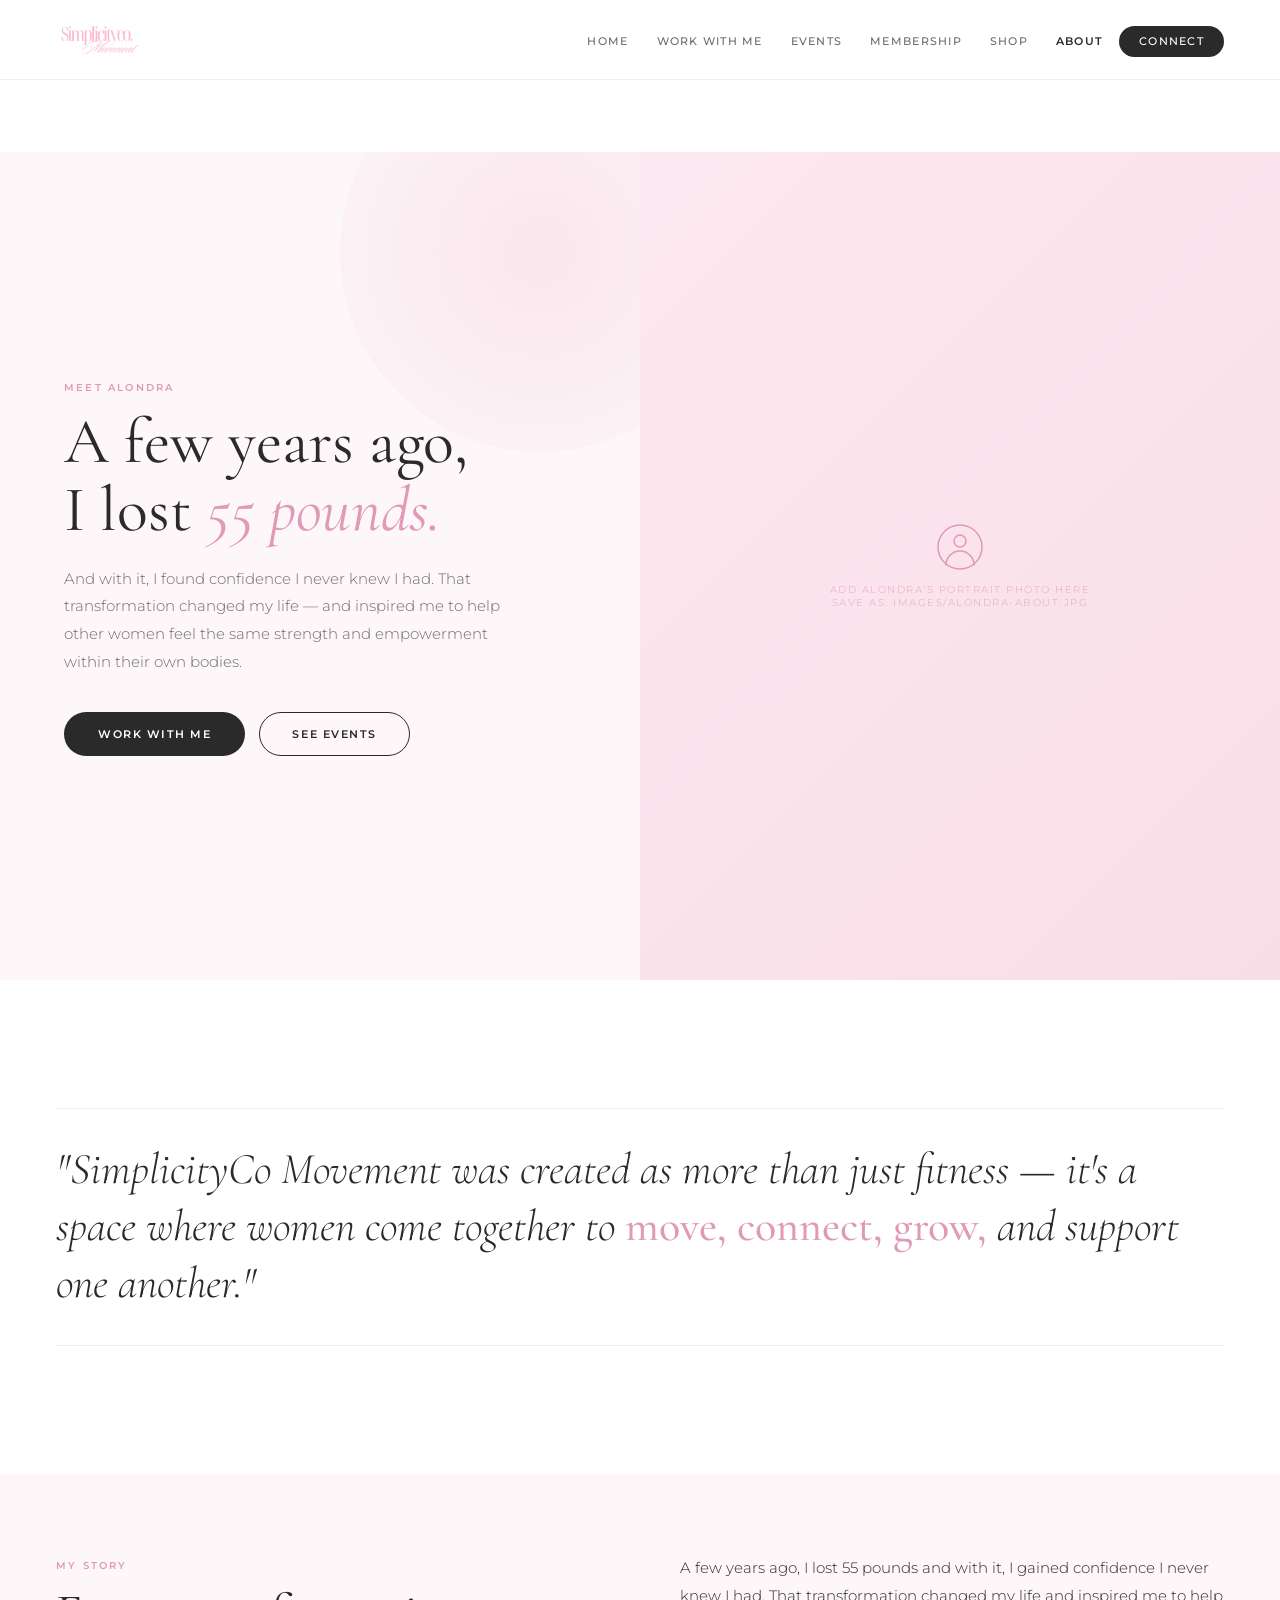
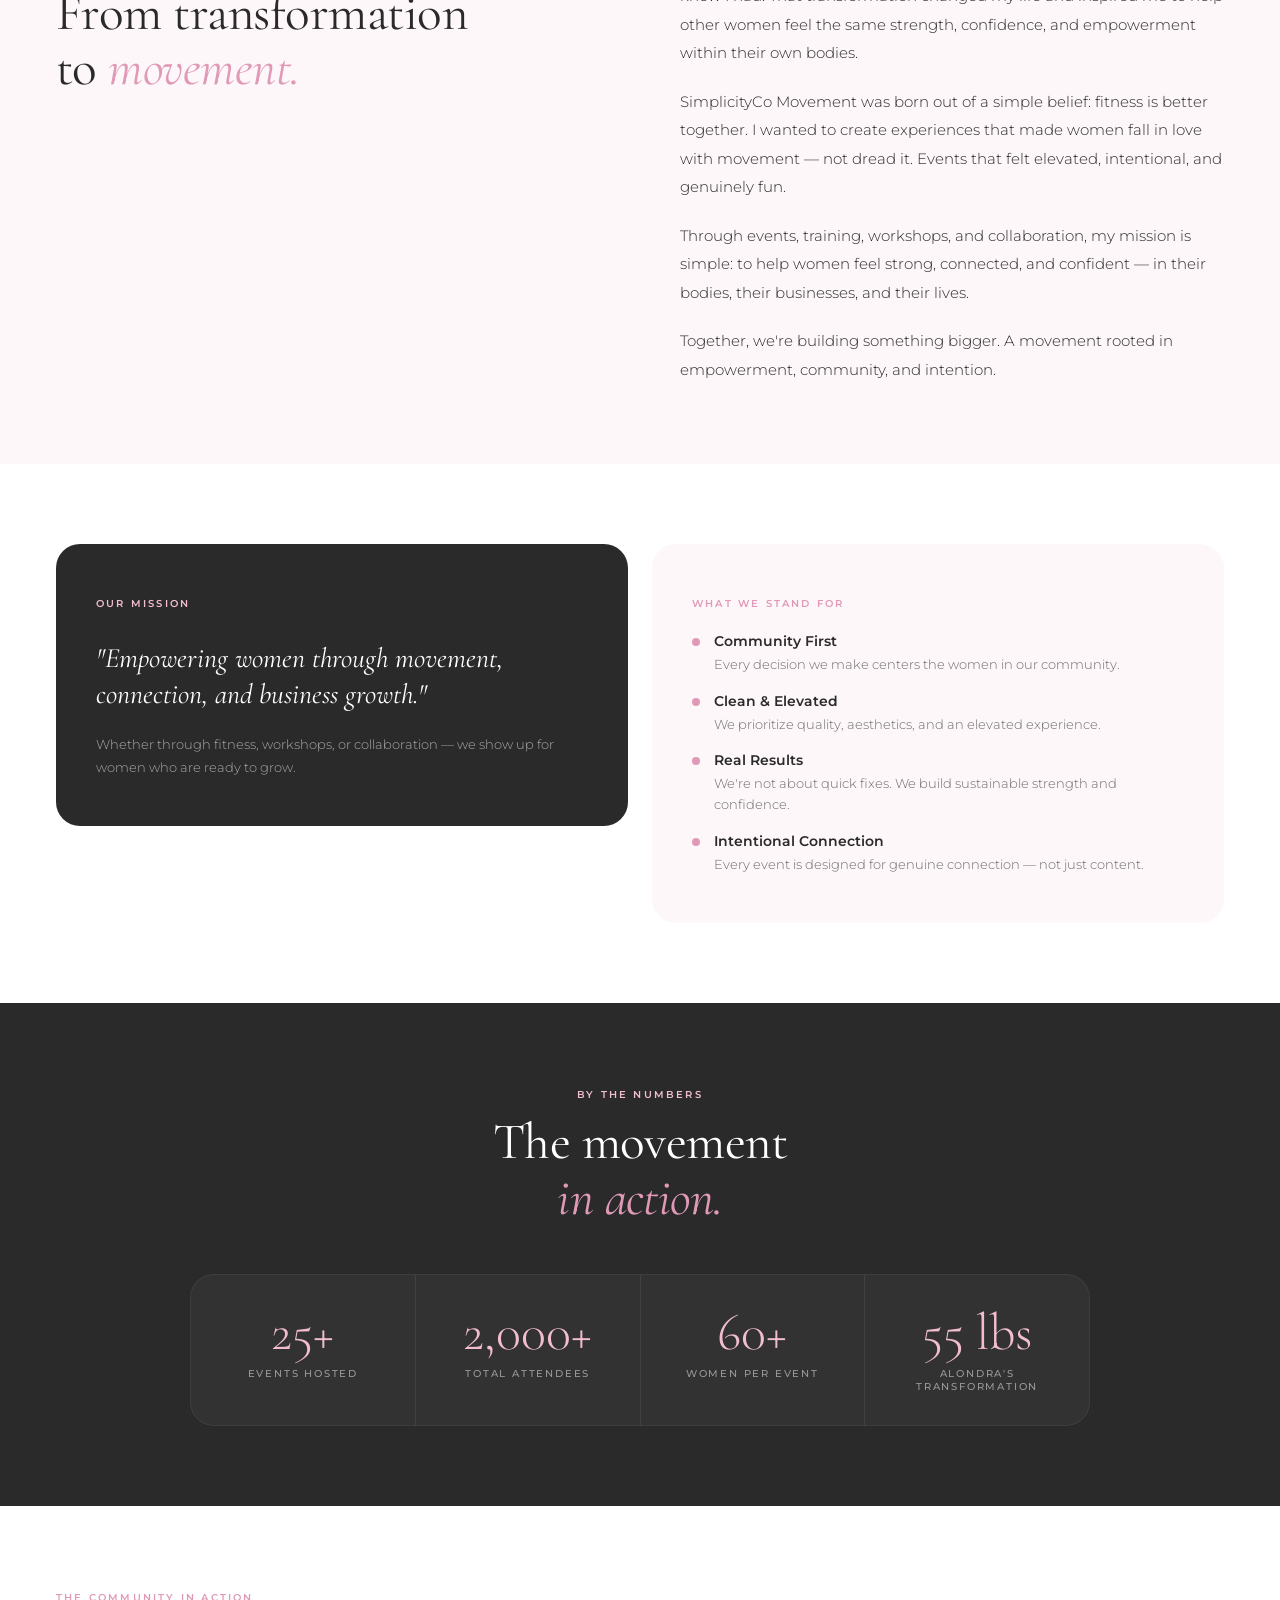
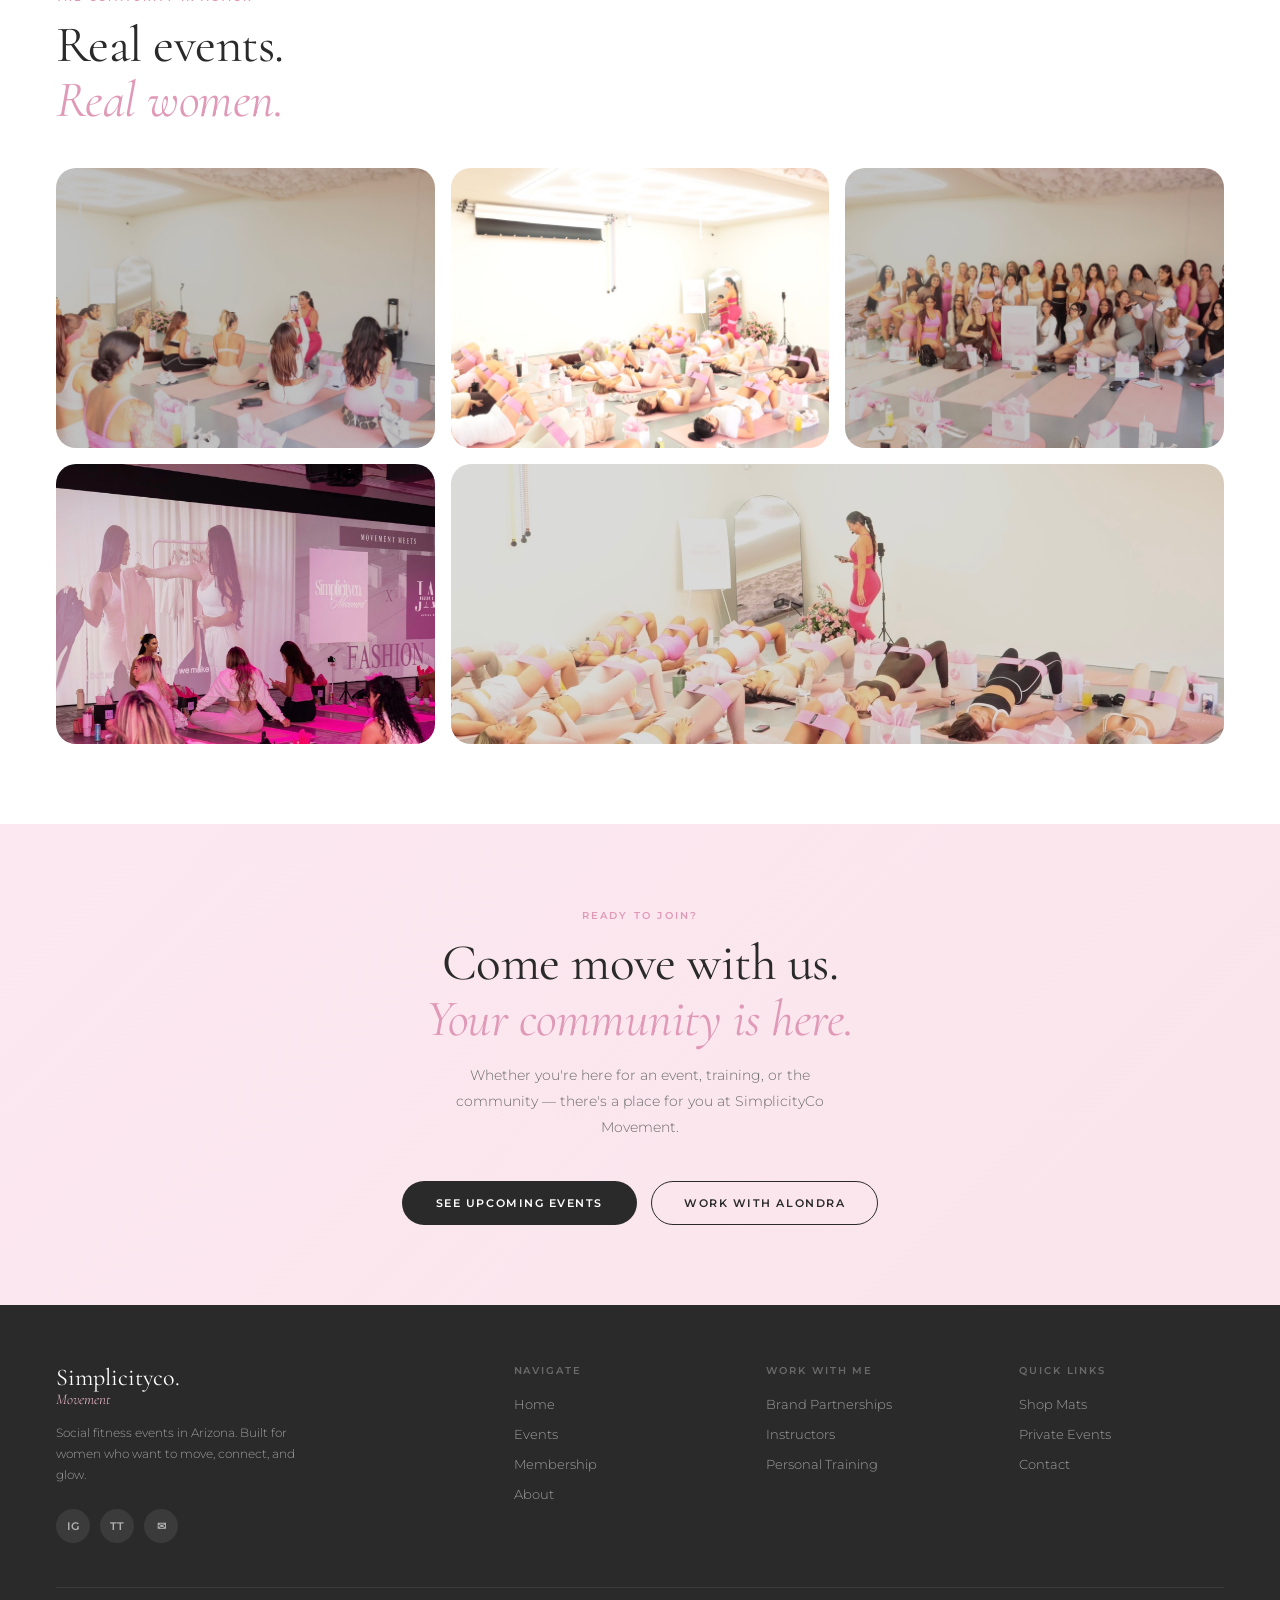
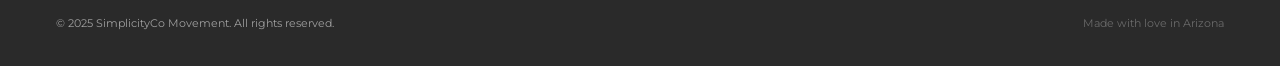
==== about.html @ 748a33d6 "Update site: Arizona location, larger logo/hero, brand logo pills - Replace all Los Angeles referenc" ====
<!DOCTYPE html>
<html lang="en">
<head>
  <meta charset="UTF-8" /><meta name="viewport" content="width=device-width, initial-scale=1.0" />
  <title>About Alondra — SimplicityCo Movement</title>
  <link rel="preconnect" href="https://fonts.googleapis.com" />
  <link rel="preconnect" href="https://fonts.gstatic.com" crossorigin />
  <link href="https://fonts.googleapis.com/css2?family=Cormorant+Garamond:ital,wght@0,300;0,400;0,500;0,600;1,300;1,400;1,500&family=Montserrat:wght@300;400;500;600&display=swap" rel="stylesheet" />
  <link rel="stylesheet" href="styles.css" />
  <style>
    /* about hero split */
    .about-hero-split {
      display: grid; grid-template-columns: 1fr 1fr;
      min-height: calc(100vh - 72px);
      margin-top: 72px;
    }
    .about-hero-left {
      background: var(--cream);
      display: flex; flex-direction: column;
      justify-content: center;
      padding: 80px 64px;
      position: relative; overflow: hidden;
    }
    .about-hero-left::before {
      content: ''; position: absolute;
      width: 400px; height: 400px; border-radius: 50%;
      background: radial-gradient(circle, rgba(242,189,208,0.3), transparent);
      top: -100px; right: -100px;
    }
    .about-hero-right {
      position: relative; overflow: hidden;
    }
    .about-hero-right img {
      width: 100%; height: 100%;
      object-fit: cover; object-position: center top;
    }

    .pullquote {
      font-family: var(--serif); font-size: clamp(28px, 3.5vw, 44px);
      font-weight: 300; font-style: italic;
      color: var(--charcoal); line-height: 1.3;
      margin: 48px 0;
      padding: 32px 0;
      border-top: 1px solid var(--pink-light);
      border-bottom: 1px solid var(--pink-light);
    }
    .pullquote em { color: var(--pink-deep); font-style: normal; font-weight: 500; }

    .story-split { display: grid; grid-template-columns: 1fr 1fr; gap: 80px; align-items: start; }
    .story-body p { font-size: 15px; font-weight: 300; line-height: 1.9; color: var(--charcoal); margin-bottom: 20px; }
    .story-body p:last-child { margin-bottom: 0; }

    .mission-box { background: var(--charcoal); border-radius: 24px; padding: 48px 40px; }
    .mission-box .section-tag { color: var(--pink); }
    .mission-statement { font-family: var(--serif); font-size: 28px; font-weight: 400; color: #fff; line-height: 1.3; font-style: italic; margin-top: 16px; }

    .values-grid { display: grid; grid-template-columns: repeat(3,1fr); gap: 20px; margin-top: 48px; }
    .value-card { background: var(--cream); border-radius: 20px; padding: 36px 28px; text-align: center; }
    .value-num { font-family: var(--serif); font-size: 48px; font-weight: 300; color: var(--pink); line-height: 1; margin-bottom: 12px; }
    .value-title { font-family: var(--serif); font-size: 22px; font-weight: 500; margin-bottom: 10px; }
    .value-desc { font-size: 13px; font-weight: 300; color: var(--mid); line-height: 1.75; }

    .photo-mosaic { display: grid; grid-template-columns: 2fr 1fr; grid-template-rows: 1fr 1fr; gap: 16px; height: 560px; }
    .mosaic-img { border-radius: 20px; overflow: hidden; }
    .mosaic-img:first-child { grid-row: span 2; }
    .mosaic-img img { width: 100%; height: 100%; object-fit: cover; }

    @media (max-width: 900px) {
      .about-hero-split { grid-template-columns: 1fr; min-height: unset; }
      .about-hero-right { height: 60vw; }
      .about-hero-left { padding: 56px 20px; }
      .story-split { grid-template-columns: 1fr; gap: 40px; }
      .values-grid { grid-template-columns: 1fr; }
      .photo-mosaic { grid-template-columns: 1fr; height: auto; }
      .mosaic-img:first-child { grid-row: 1; height: 300px; }
      .mosaic-img { height: 220px; }
    }
  </style>
</head>
<body class="page-body">

  <nav id="nav">
    <a href="index.html" class="nav-logo"><img src="images/logo.jpg" alt="SimplicityCo Movement" /></a>
    <ul class="nav-links" id="navLinks">
      <li><a href="index.html">Home</a></li>
      <li><a href="work-with-me.html">Work With Me</a></li>
      <li><a href="events.html">Events</a></li>
      <li><a href="membership.html">Membership</a></li>
      <li><a href="shop.html">Shop</a></li>
      <li><a href="about.html" class="active">About</a></li>
      <li><a href="connect.html" class="nav-cta">Connect</a></li>
    </ul>
    <div class="nav-hamburger" onclick="toggleNav()"><span></span><span></span><span></span></div>
  </nav>

  <!-- ABOUT HERO -->
  <div class="about-hero-split">
    <div class="about-hero-left">
      <div style="position:relative;z-index:1;">
        <div class="section-tag">Meet Alondra</div>
        <h1 style="font-family:var(--serif);font-size:clamp(44px,5vw,68px);font-weight:400;line-height:1.05;margin-bottom:22px;">
          A few years ago,<br />I lost <em style="color:var(--pink-deep);">55 pounds.</em>
        </h1>
        <p style="font-size:15px;font-weight:300;line-height:1.85;color:var(--mid);max-width:460px;margin-bottom:36px;">
          And with it, I found confidence I never knew I had. That transformation changed my life — and inspired me to help other women feel the same strength and empowerment within their own bodies.
        </p>
        <div style="display:flex;gap:14px;flex-wrap:wrap;">
          <a href="work-with-me.html" class="btn-primary">Work With Me</a>
          <a href="events.html" class="btn-outline">See Events</a>
        </div>
      </div>
    </div>
    <div class="about-hero-right">
      <!-- Replace with: images/alondra-about.jpg — Alondra's portrait photo on pink mat -->
      <div style="width:100%;height:100%;background:linear-gradient(135deg,var(--pink-light),rgba(242,189,208,0.5));display:flex;flex-direction:column;align-items:center;justify-content:center;gap:12px;color:var(--pink-deep);">
        <svg width="48" height="48" viewBox="0 0 48 48" fill="none"><circle cx="24" cy="24" r="22" stroke="currentColor" stroke-width="1.5"/><circle cx="24" cy="18" r="6" stroke="currentColor" stroke-width="1.5"/><path d="M10 42c0-7.732 6.268-14 14-14s14 6.268 14 14" stroke="currentColor" stroke-width="1.5" stroke-linecap="round"/></svg>
        <p style="font-size:10px;letter-spacing:0.15em;text-transform:uppercase;opacity:0.6;text-align:center;">Add Alondra's portrait photo here<br/>Save as: images/alondra-about.jpg</p>
      </div>
    </div>
  </div>

  <!-- PULLQUOTE -->
  <section style="background:#fff;">
    <div class="container">
      <div class="pullquote">
        "SimplicityCo Movement was created as more than just fitness — it's a space where women come together to <em>move, connect, grow,</em> and support one another."
      </div>
    </div>
  </section>

  <!-- FULL STORY -->
  <section style="background:var(--cream);">
    <div class="container">
      <div class="story-split">
        <div>
          <div class="section-tag">My Story</div>
          <h2 class="section-title">From transformation<br />to <em>movement.</em></h2>
        </div>
        <div class="story-body">
          <p>A few years ago, I lost 55 pounds and with it, I gained confidence I never knew I had. That transformation changed my life and inspired me to help other women feel the same strength, confidence, and empowerment within their own bodies.</p>
          <p>SimplicityCo Movement was born out of a simple belief: fitness is better together. I wanted to create experiences that made women fall in love with movement — not dread it. Events that felt elevated, intentional, and genuinely fun.</p>
          <p>Through events, training, workshops, and collaboration, my mission is simple: to help women feel strong, connected, and confident — in their bodies, their businesses, and their lives.</p>
          <p>Together, we're building something bigger. A movement rooted in empowerment, community, and intention.</p>
        </div>
      </div>
    </div>
  </section>

  <!-- MISSION & VALUES -->
  <section style="background:#fff;">
    <div class="container">
      <div style="display:grid;grid-template-columns:1fr 1fr;gap:24px;align-items:start;">
        <div class="mission-box">
          <div class="section-tag">Our Mission</div>
          <div class="mission-statement">"Empowering women through movement, connection, and business growth."</div>
          <p style="font-size:13px;font-weight:300;color:rgba(255,255,255,0.6);line-height:1.75;margin-top:20px;">Whether through fitness, workshops, or collaboration — we show up for women who are ready to grow.</p>
        </div>
        <div style="background:var(--cream);border-radius:24px;padding:48px 40px;">
          <div class="section-tag">What We Stand For</div>
          <div style="margin-top:8px;display:flex;flex-direction:column;gap:16px;">
            <div style="display:flex;align-items:flex-start;gap:14px;"><div style="width:8px;height:8px;border-radius:50%;background:var(--pink-deep);flex-shrink:0;margin-top:6px;"></div><div><div style="font-size:14px;font-weight:600;margin-bottom:4px;">Community First</div><div style="font-size:13px;font-weight:300;color:var(--mid);line-height:1.65;">Every decision we make centers the women in our community.</div></div></div>
            <div style="display:flex;align-items:flex-start;gap:14px;"><div style="width:8px;height:8px;border-radius:50%;background:var(--pink-deep);flex-shrink:0;margin-top:6px;"></div><div><div style="font-size:14px;font-weight:600;margin-bottom:4px;">Clean &amp; Elevated</div><div style="font-size:13px;font-weight:300;color:var(--mid);line-height:1.65;">We prioritize quality, aesthetics, and an elevated experience.</div></div></div>
            <div style="display:flex;align-items:flex-start;gap:14px;"><div style="width:8px;height:8px;border-radius:50%;background:var(--pink-deep);flex-shrink:0;margin-top:6px;"></div><div><div style="font-size:14px;font-weight:600;margin-bottom:4px;">Real Results</div><div style="font-size:13px;font-weight:300;color:var(--mid);line-height:1.65;">We're not about quick fixes. We build sustainable strength and confidence.</div></div></div>
            <div style="display:flex;align-items:flex-start;gap:14px;"><div style="width:8px;height:8px;border-radius:50%;background:var(--pink-deep);flex-shrink:0;margin-top:6px;"></div><div><div style="font-size:14px;font-weight:600;margin-bottom:4px;">Intentional Connection</div><div style="font-size:13px;font-weight:300;color:var(--mid);line-height:1.65;">Every event is designed for genuine connection — not just content.</div></div></div>
          </div>
        </div>
      </div>
    </div>
  </section>

  <!-- IMPACT STATS -->
  <section class="dark-section">
    <div class="container">
      <div style="text-align:center;margin-bottom:48px;">
        <div class="section-tag">By the Numbers</div>
        <h2 class="section-title">The movement<br /><em>in action.</em></h2>
      </div>
      <div class="stat-strip" style="max-width:900px;margin:0 auto;background:rgba(255,255,255,0.04);border-radius:24px;border:1px solid rgba(255,255,255,0.06);">
        <div class="stat-item"><div class="stat-num">25+</div><div class="stat-label">Events Hosted</div></div>
        <div class="stat-item"><div class="stat-num">2,000+</div><div class="stat-label">Total Attendees</div></div>
        <div class="stat-item"><div class="stat-num">60+</div><div class="stat-label">Women Per Event</div></div>
        <div class="stat-item"><div class="stat-num">55 lbs</div><div class="stat-label">Alondra's Transformation</div></div>
      </div>
    </div>
  </section>

  <!-- PHOTO GALLERY -->
  <section style="background:#fff;">
    <div class="container">
      <div class="section-tag">The Community in Action</div>
      <h2 class="section-title">Real events.<br /><em>Real women.</em></h2>
      <div style="display:grid;grid-template-columns:1fr 1fr 1fr;gap:16px;margin-top:40px;">
        <div style="border-radius:20px;overflow:hidden;height:280px;"><img src="images/event-circle.jpg" alt="Event" style="width:100%;height:100%;object-fit:cover;" /></div>
        <div style="border-radius:20px;overflow:hidden;height:280px;"><img src="images/event-large-class.jpg" alt="Event" style="width:100%;height:100%;object-fit:cover;" /></div>
        <div style="border-radius:20px;overflow:hidden;height:280px;"><img src="images/event-group-photo.jpg" alt="Event" style="width:100%;height:100%;object-fit:cover;" /></div>
        <div style="border-radius:20px;overflow:hidden;height:280px;"><img src="images/event-networking.jpg" alt="Event" style="width:100%;height:100%;object-fit:cover;" /></div>
        <div style="border-radius:20px;overflow:hidden;height:280px;grid-column:span 2;"><img src="images/event-bands-overhead.jpg" alt="Event" style="width:100%;height:100%;object-fit:cover;" /></div>
      </div>
    </div>
  </section>

  <!-- CTA -->
  <section style="background:linear-gradient(135deg,var(--pink-light),rgba(242,189,208,0.4));text-align:center;">
    <div class="container">
      <div class="section-tag">Ready to Join?</div>
      <h2 class="section-title" style="max-width:540px;margin:0 auto;">Come move with us.<br /><em>Your community is here.</em></h2>
      <p style="font-size:14px;font-weight:300;color:var(--mid);line-height:1.85;max-width:420px;margin:16px auto 40px;">Whether you're here for an event, training, or the community — there's a place for you at SimplicityCo Movement.</p>
      <div style="display:flex;gap:14px;justify-content:center;flex-wrap:wrap;">
        <a href="events.html" class="btn-primary">See Upcoming Events</a>
        <a href="work-with-me.html" class="btn-outline">Work With Alondra</a>
      </div>
    </div>
  </section>

  <footer>
    <div class="footer-inner">
      <div>
        <div class="footer-logo">Simplicityco.<em>Movement</em></div>
        <p class="footer-tagline">Social fitness events in Arizona. Built for women who want to move, connect, and glow.</p>
        <div class="footer-social"><a href="#" class="social-btn">IG</a><a href="#" class="social-btn">TT</a><a href="connect.html" class="social-btn">✉</a></div>
      </div>
      <div class="footer-col"><h4>Navigate</h4><ul class="footer-links"><li><a href="index.html">Home</a></li><li><a href="events.html">Events</a></li><li><a href="membership.html">Membership</a></li><li><a href="about.html">About</a></li></ul></div>
      <div class="footer-col"><h4>Work With Me</h4><ul class="footer-links"><li><a href="work-with-me.html#brands">Brand Partnerships</a></li><li><a href="work-with-me.html#instructors">Instructors</a></li><li><a href="work-with-me.html#training">Personal Training</a></li></ul></div>
      <div class="footer-col"><h4>Quick Links</h4><ul class="footer-links"><li><a href="shop.html">Shop Mats</a></li><li><a href="events.html#private">Private Events</a></li><li><a href="connect.html">Contact</a></li></ul></div>
    </div>
    <div class="footer-bottom"><span>&copy; 2025 SimplicityCo Movement. All rights reserved.</span><span style="color:rgba(255,255,255,0.3);">Made with love in Arizona</span></div>
  </footer>
  <script>
    const nav = document.getElementById('nav');
    window.addEventListener('scroll', () => nav.classList.toggle('scrolled', window.scrollY > 20));
    function toggleNav() { document.getElementById('navLinks').classList.toggle('open'); }
  </script>
</body>
</html>
---- styles.css ----
*, *::before, *::after { box-sizing: border-box; margin: 0; padding: 0; }

:root {
  --pink:       #f2bdd0;
  --pink-deep:  #e09ab8;
  --pink-light: #fce8f0;
  --cream:      #fdf7f9;
  --charcoal:   #2a2a2a;
  --mid:        #6b6b6b;
  --serif:      'Cormorant Garamond', Georgia, serif;
  --sans:       'Montserrat', sans-serif;
}

html { scroll-behavior: smooth; }
body { font-family: var(--sans); color: var(--charcoal); background: #fff; overflow-x: hidden; }

/* ── NAV ─────────────────────────────────────────────── */
nav {
  position: fixed; top: 0; left: 0; right: 0; z-index: 100;
  display: flex; align-items: center; justify-content: space-between;
  padding: 0 56px; height: 80px;
  background: rgba(255,255,255,0.95);
  backdrop-filter: blur(12px);
  border-bottom: 1px solid rgba(242,189,208,0.3);
  transition: box-shadow 0.3s;
}
nav.scrolled { box-shadow: 0 2px 24px rgba(0,0,0,0.06); }

.nav-logo { display: flex; align-items: center; gap: 10px; text-decoration: none; }
.nav-logo img { height: 62px; width: auto; }
.nav-logo-text { font-family: var(--serif); font-size: 20px; font-weight: 500; color: var(--charcoal); line-height: 1.1; }
.nav-logo-text span { display: block; font-style: italic; font-size: 12px; font-weight: 300; color: var(--pink-deep); letter-spacing: 0.12em; text-transform: uppercase; }

.nav-links { display: flex; gap: 4px; list-style: none; }
.nav-links a {
  text-decoration: none; font-size: 10.5px; font-weight: 500;
  letter-spacing: 0.12em; text-transform: uppercase;
  color: var(--mid); padding: 6px 12px; border-radius: 6px;
  transition: color 0.2s, background 0.2s;
}
.nav-links a:hover { color: var(--charcoal); background: var(--pink-light); }
.nav-links a.active { color: var(--charcoal); font-weight: 600; }
.nav-cta {
  background: var(--charcoal) !important; color: #fff !important;
  padding: 9px 20px !important; border-radius: 100px !important;
}
.nav-cta:hover { background: var(--pink-deep) !important; }

.nav-hamburger { display: none; flex-direction: column; gap: 5px; cursor: pointer; padding: 8px; }
.nav-hamburger span { display: block; width: 22px; height: 1.5px; background: var(--charcoal); transition: all 0.3s; }

/* ── SHARED SECTION STYLES ───────────────────────────── */
.page-body { padding-top: 80px; }
section { padding: 80px 56px; }
.container { max-width: 1200px; margin: 0 auto; }

.section-tag {
  display: inline-block; font-size: 10px; font-weight: 600;
  letter-spacing: 0.22em; text-transform: uppercase;
  color: var(--pink-deep); margin-bottom: 14px;
}
.section-title {
  font-family: var(--serif); font-size: clamp(34px, 4vw, 52px);
  font-weight: 400; line-height: 1.08; letter-spacing: -0.01em;
}
.section-title em { font-style: italic; color: var(--pink-deep); }
.section-sub {
  font-size: 14px; font-weight: 300; line-height: 1.85;
  color: var(--mid); max-width: 520px; margin-top: 16px;
}

/* ── PAGE HERO ───────────────────────────────────────── */
.page-hero {
  background: var(--cream);
  padding: 80px 56px 64px;
  position: relative; overflow: hidden;
}
.page-hero::before {
  content: '';
  position: absolute; top: -100px; right: -100px;
  width: 500px; height: 500px; border-radius: 50%;
  background: radial-gradient(circle, rgba(242,189,208,0.25), transparent 70%);
}
.page-hero-inner { max-width: 1200px; margin: 0 auto; position: relative; z-index: 1; }
.page-hero-tag { display: inline-block; font-size: 10px; font-weight: 600; letter-spacing: 0.22em; text-transform: uppercase; color: var(--pink-deep); background: rgba(242,189,208,0.2); border: 1px solid rgba(242,189,208,0.4); padding: 5px 14px; border-radius: 100px; margin-bottom: 20px; }
.page-hero h1 { font-family: var(--serif); font-size: clamp(40px, 5vw, 64px); font-weight: 400; line-height: 1.05; }
.page-hero h1 em { font-style: italic; color: var(--pink-deep); }
.page-hero-sub { font-size: 15px; font-weight: 300; line-height: 1.8; color: var(--mid); max-width: 560px; margin-top: 18px; }

/* ── BUTTONS ─────────────────────────────────────────── */
.btn-primary {
  display: inline-block; background: var(--charcoal); color: #fff;
  text-decoration: none; font-size: 11px; font-weight: 600;
  letter-spacing: 0.14em; text-transform: uppercase;
  padding: 15px 34px; border-radius: 100px;
  transition: background 0.25s, transform 0.2s;
  border: none; cursor: pointer; font-family: var(--sans);
}
.btn-primary:hover { background: var(--pink-deep); transform: translateY(-1px); }

.btn-pink {
  display: inline-block; background: var(--pink-light); color: var(--charcoal);
  text-decoration: none; font-size: 11px; font-weight: 600;
  letter-spacing: 0.14em; text-transform: uppercase;
  padding: 15px 34px; border-radius: 100px;
  transition: all 0.25s; border: none; cursor: pointer; font-family: var(--sans);
}
.btn-pink:hover { background: var(--pink-deep); color: #fff; }

.btn-outline {
  display: inline-block; border: 1.5px solid var(--charcoal);
  color: var(--charcoal); text-decoration: none;
  font-size: 11px; font-weight: 600; letter-spacing: 0.14em;
  text-transform: uppercase; padding: 14px 32px; border-radius: 100px;
  transition: all 0.25s; cursor: pointer; font-family: var(--sans);
  background: transparent;
}
.btn-outline:hover { background: var(--charcoal); color: #fff; }

/* ── FORMS ───────────────────────────────────────────── */
.form-group { display: flex; flex-direction: column; gap: 6px; }
.form-group label { font-size: 10.5px; font-weight: 600; letter-spacing: 0.12em; text-transform: uppercase; color: var(--mid); }
.form-group input,
.form-group select,
.form-group textarea {
  font-family: var(--sans); font-size: 14px; font-weight: 300;
  padding: 14px 18px; border: 1.5px solid rgba(242,189,208,0.5);
  border-radius: 12px; background: #fff; color: var(--charcoal);
  transition: border-color 0.2s, box-shadow 0.2s; outline: none;
  width: 100%;
}
.form-group input:focus,
.form-group select:focus,
.form-group textarea:focus {
  border-color: var(--pink-deep);
  box-shadow: 0 0 0 3px rgba(224,154,184,0.15);
}
.form-group textarea { resize: vertical; min-height: 120px; }
.form-grid { display: grid; grid-template-columns: 1fr 1fr; gap: 20px; }
.form-full { grid-column: 1 / -1; }
.form-wrap { background: #fff; border-radius: 24px; padding: 48px; box-shadow: 0 4px 40px rgba(0,0,0,0.07); display: flex; flex-direction: column; gap: 20px; }
.form-title { font-family: var(--serif); font-size: 28px; font-weight: 400; margin-bottom: 4px; }
.form-desc { font-size: 13px; font-weight: 300; color: var(--mid); line-height: 1.7; margin-bottom: 8px; }

/* ── PHOTO PLACEHOLDER ───────────────────────────────── */
.photo-placeholder {
  background: linear-gradient(135deg, var(--pink-light), rgba(242,189,208,0.3));
  border-radius: 20px; display: flex; flex-direction: column;
  align-items: center; justify-content: center; gap: 10px;
  color: var(--pink-deep); text-align: center; padding: 40px;
}
.photo-placeholder svg { opacity: 0.5; }
.photo-placeholder p { font-size: 11px; letter-spacing: 0.12em; text-transform: uppercase; opacity: 0.6; }

/* ── MARQUEE ─────────────────────────────────────────── */
.marquee-wrap { padding: 24px 0; background: var(--charcoal); overflow: hidden; }
.marquee-track { display: flex; animation: marquee 28s linear infinite; }
.marquee-item { flex-shrink: 0; display: flex; align-items: center; gap: 28px; padding: 0 28px; font-size: 10.5px; font-weight: 500; letter-spacing: 0.2em; text-transform: uppercase; color: rgba(255,255,255,0.6); }
.marquee-dot { width: 4px; height: 4px; border-radius: 50%; background: var(--pink); flex-shrink: 0; }
@keyframes marquee { 0% { transform: translateX(0); } 100% { transform: translateX(-50%); } }

/* ── FEATURE CARDS ───────────────────────────────────── */
.feature-card { background: var(--cream); border-radius: 20px; padding: 36px 32px; }
.feature-icon { width: 48px; height: 48px; border-radius: 14px; background: var(--pink-light); display: flex; align-items: center; justify-content: center; color: var(--pink-deep); margin-bottom: 20px; }
.feature-title { font-family: var(--serif); font-size: 22px; font-weight: 500; margin-bottom: 10px; }
.feature-desc { font-size: 13px; font-weight: 300; line-height: 1.75; color: var(--mid); }

/* ── STAT STRIP ──────────────────────────────────────── */
.stat-strip { display: flex; gap: 0; }
.stat-item { flex: 1; text-align: center; padding: 32px 20px; border-right: 1px solid rgba(255,255,255,0.08); }
.stat-item:last-child { border-right: none; }
.stat-num { font-family: var(--serif); font-size: 52px; font-weight: 300; color: var(--pink); line-height: 1; }
.stat-label { font-size: 10px; font-weight: 500; letter-spacing: 0.18em; text-transform: uppercase; color: rgba(255,255,255,0.5); margin-top: 8px; }

/* ── DARK SECTION ────────────────────────────────────── */
.dark-section { background: var(--charcoal); color: #fff; }
.dark-section .section-tag { color: var(--pink); }
.dark-section .section-title { color: #fff; }
.dark-section .section-sub { color: rgba(255,255,255,0.55); }

/* ── IMAGE GRID ──────────────────────────────────────── */
.img-cover { width: 100%; height: 100%; object-fit: cover; display: block; }

/* ── DIVIDER ─────────────────────────────────────────── */
.divider { height: 1px; background: var(--pink-light); margin: 0; }

/* ── FOOTER ──────────────────────────────────────────── */
footer { background: var(--charcoal); color: rgba(255,255,255,0.55); padding: 60px 56px 36px; }
.footer-inner { max-width: 1200px; margin: 0 auto; display: grid; grid-template-columns: 2fr 1fr 1fr 1fr; gap: 48px; padding-bottom: 44px; border-bottom: 1px solid rgba(255,255,255,0.08); }
.footer-logo { font-family: var(--serif); font-size: 24px; font-weight: 400; color: #fff; line-height: 1.1; margin-bottom: 4px; }
.footer-logo em { display: block; font-style: italic; font-size: 15px; font-weight: 300; color: var(--pink); }
.footer-tagline { font-size: 12px; font-weight: 300; line-height: 1.75; max-width: 260px; margin-top: 14px; }
.footer-social { display: flex; gap: 10px; margin-top: 24px; }
.social-btn { width: 34px; height: 34px; border-radius: 50%; background: rgba(255,255,255,0.08); display: flex; align-items: center; justify-content: center; color: rgba(255,255,255,0.6); text-decoration: none; font-size: 11px; font-weight: 600; transition: all 0.2s; }
.social-btn:hover { background: var(--pink-deep); color: #fff; }
.footer-col h4 { font-size: 9.5px; font-weight: 600; letter-spacing: 0.2em; text-transform: uppercase; color: rgba(255,255,255,0.3); margin-bottom: 18px; }
.footer-links { list-style: none; display: flex; flex-direction: column; gap: 11px; }
.footer-links a { text-decoration: none; font-size: 13px; font-weight: 300; color: rgba(255,255,255,0.55); transition: color 0.2s; }
.footer-links a:hover { color: var(--pink); }
.footer-bottom { max-width: 1200px; margin: 28px auto 0; display: flex; align-items: center; justify-content: space-between; font-size: 11px; }

/* ── RESPONSIVE ──────────────────────────────────────── */
@media (max-width: 1024px) {
  nav { padding: 0 32px; }
  section { padding: 64px 32px; }
  .page-hero { padding: 64px 32px 52px; }
  .footer-inner { grid-template-columns: 1fr 1fr; }
}
@media (max-width: 768px) {
  nav { padding: 0 20px; }
  .nav-links { display: none; position: fixed; top: 80px; left: 0; right: 0; background: #fff; flex-direction: column; padding: 20px; gap: 4px; box-shadow: 0 8px 32px rgba(0,0,0,0.1); z-index: 99; }
  .nav-links.open { display: flex; }
  .nav-links a { padding: 12px 16px; font-size: 12px; }
  .nav-hamburger { display: flex; }
  section { padding: 56px 20px; }
  .page-hero { padding: 48px 20px 44px; }
  .form-grid { grid-template-columns: 1fr; }
  .form-wrap { padding: 28px 20px; }
  .footer-inner { grid-template-columns: 1fr; gap: 32px; }
  .footer-bottom { flex-direction: column; gap: 10px; text-align: center; }
  footer { padding: 48px 20px 28px; }
  .stat-strip { flex-wrap: wrap; }
  .stat-item { flex: 1 1 45%; border-right: none; border-bottom: 1px solid rgba(255,255,255,0.08); }
}
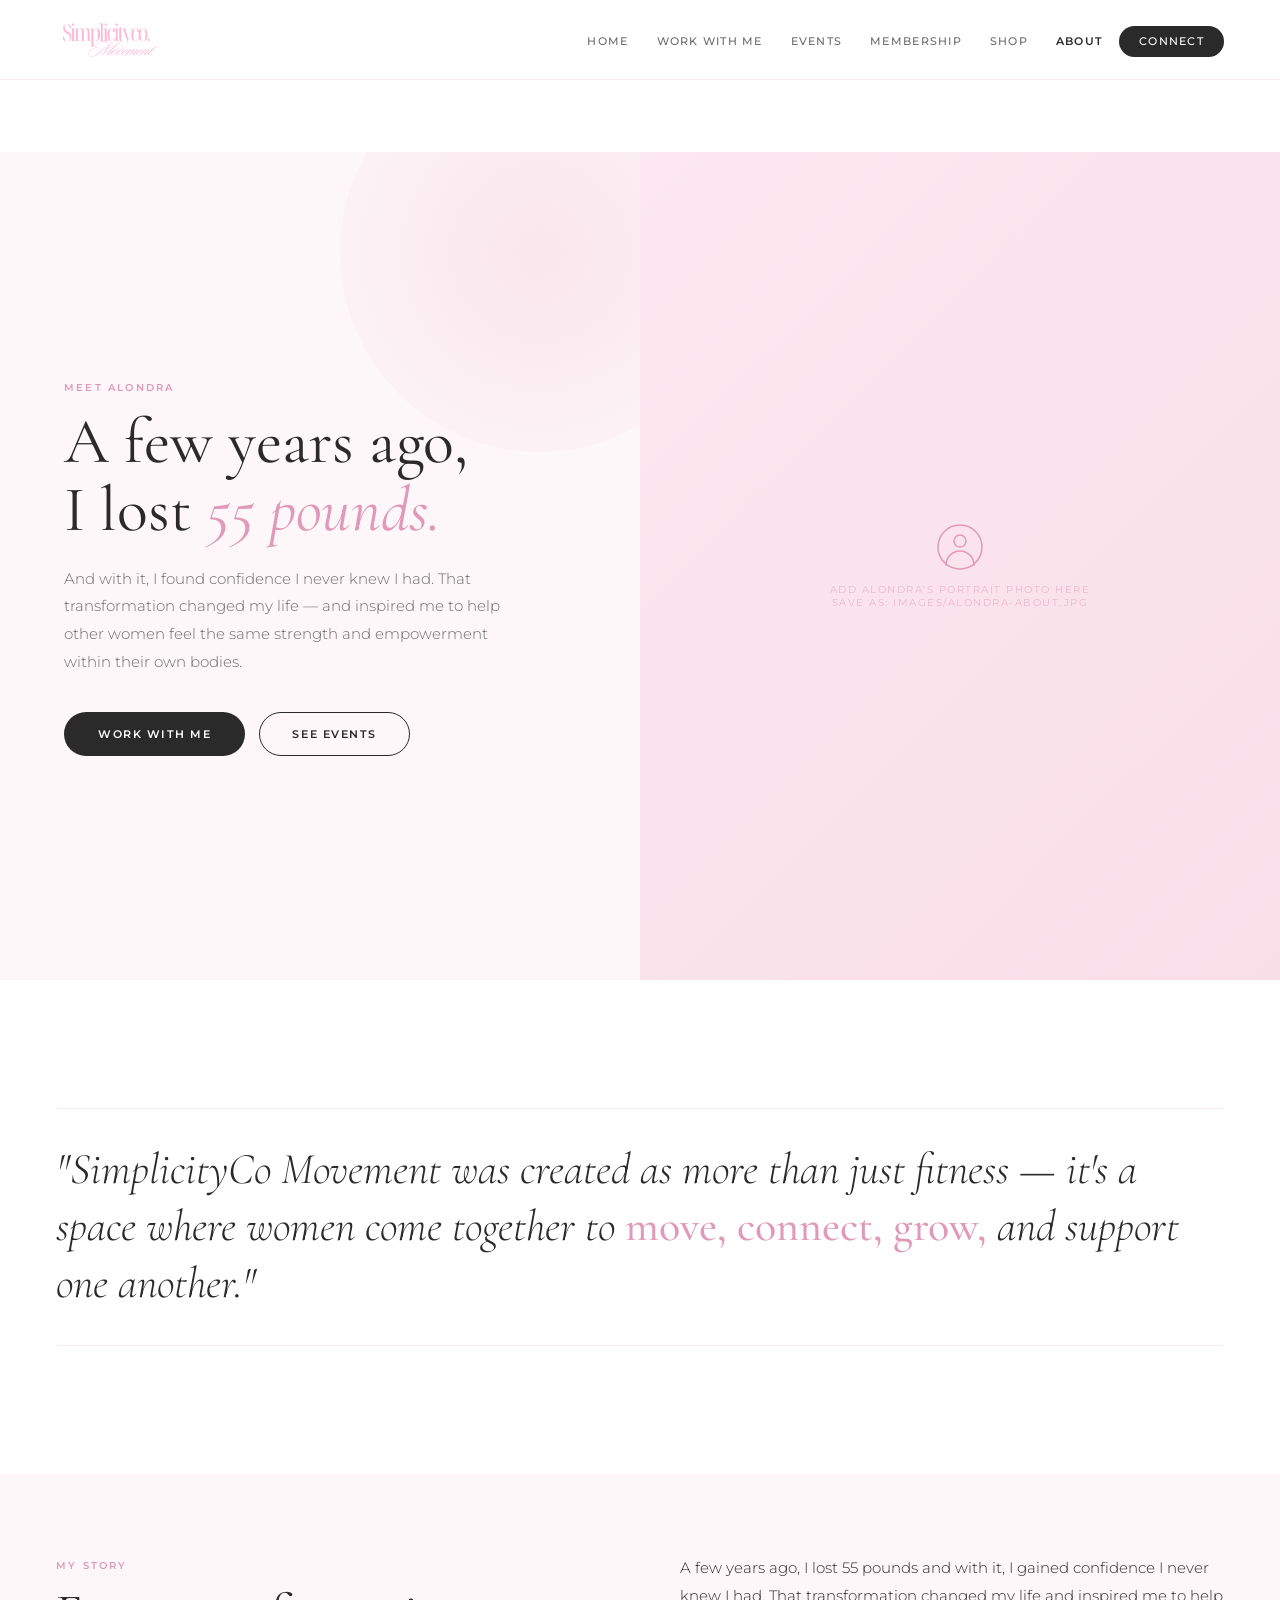
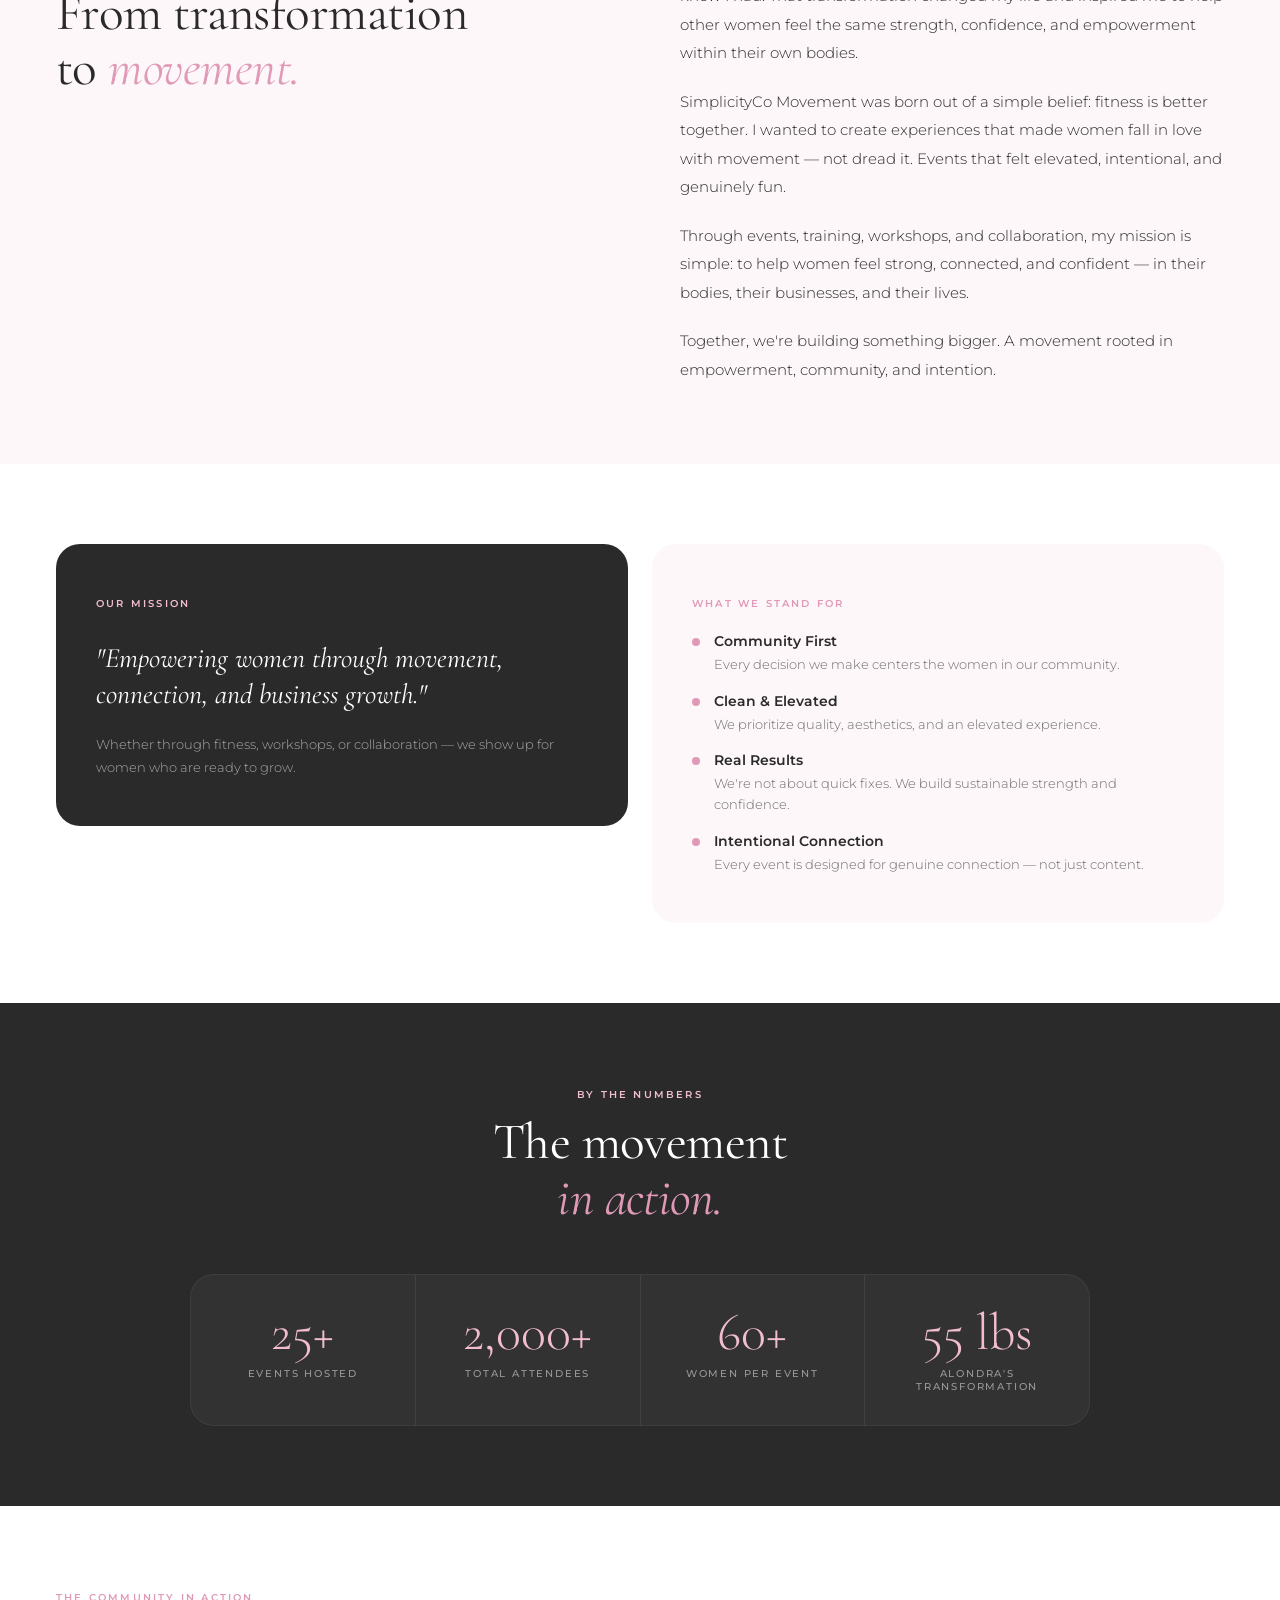
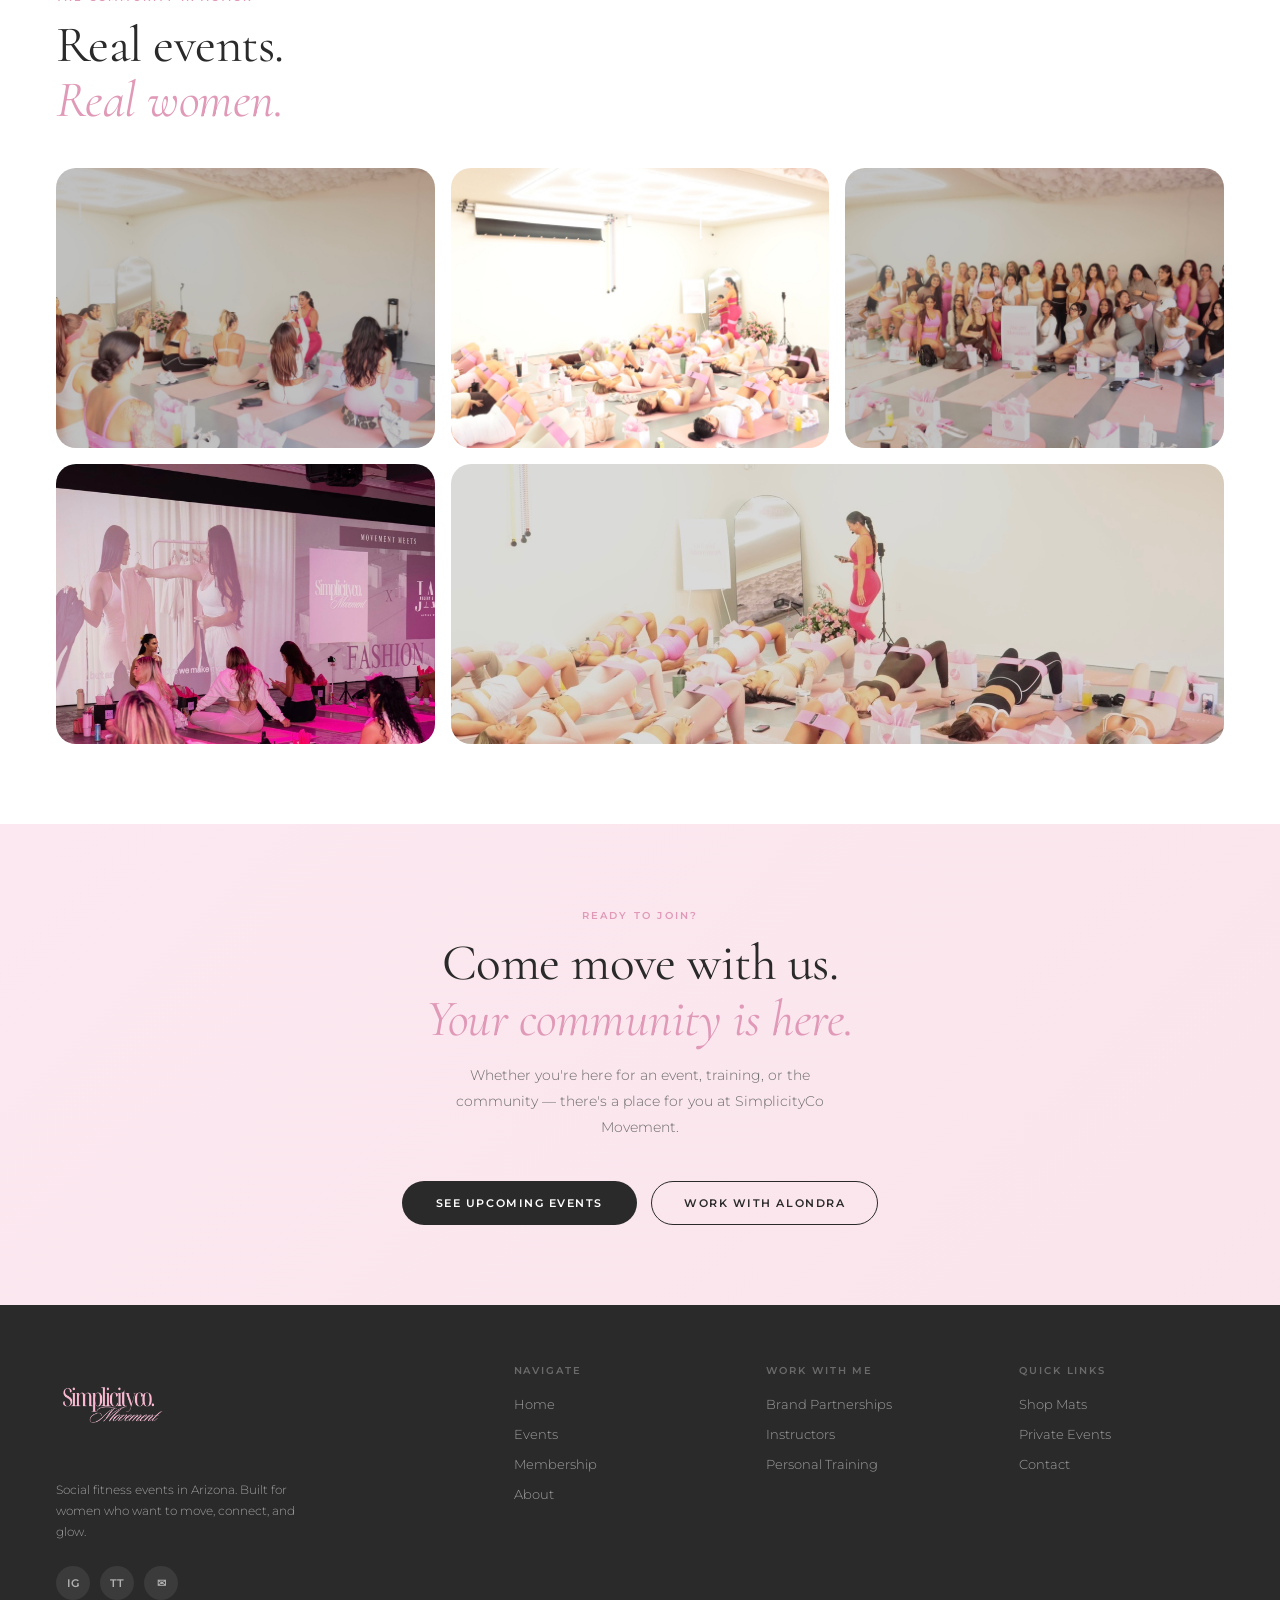
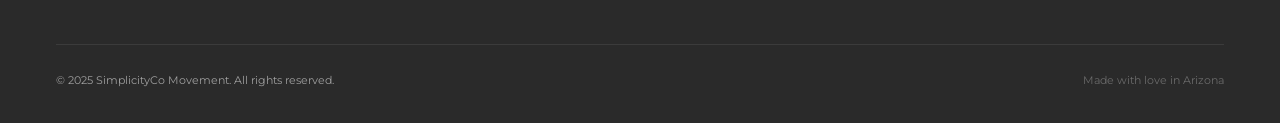
==== commit ac9c823f: "Replace footer text logo with transparent PNG version Co-Authored-By: Claude Sonnet 4.6 <noreply@ant" ====
--- a/about.html
+++ b/about.html
@@ -80,7 +80,7 @@
 <body class="page-body">
 
   <nav id="nav">
-    <a href="index.html" class="nav-logo"><img src="images/logo.jpg" alt="SimplicityCo Movement" /></a>
+    <a href="index.html" class="nav-logo"><img src="images/logo-transparent.png" alt="SimplicityCo Movement" /></a>
     <ul class="nav-links" id="navLinks">
       <li><a href="index.html">Home</a></li>
       <li><a href="work-with-me.html">Work With Me</a></li>
@@ -215,7 +215,7 @@
   <footer>
     <div class="footer-inner">
       <div>
-        <div class="footer-logo">Simplicityco.<em>Movement</em></div>
+        <a href="index.html" class="footer-logo-wrap"><img src="images/logo-transparent.png" alt="SimplicityCo Movement" /></a>
         <p class="footer-tagline">Social fitness events in Arizona. Built for women who want to move, connect, and glow.</p>
         <div class="footer-social"><a href="#" class="social-btn">IG</a><a href="#" class="social-btn">TT</a><a href="connect.html" class="social-btn">✉</a></div>
       </div>
--- a/styles.css
+++ b/styles.css
@@ -1,3 +1,5 @@
+@import url('https://fonts.googleapis.com/css2?family=Pinyon+Script&display=swap');
+
 *, *::before, *::after { box-sizing: border-box; margin: 0; padding: 0; }
 
 :root {
@@ -27,7 +29,7 @@
 nav.scrolled { box-shadow: 0 2px 24px rgba(0,0,0,0.06); }
 
 .nav-logo { display: flex; align-items: center; gap: 10px; text-decoration: none; }
-.nav-logo img { height: 62px; width: auto; }
+.nav-logo img { height: 76px; width: auto; }
 .nav-logo-text { font-family: var(--serif); font-size: 20px; font-weight: 500; color: var(--charcoal); line-height: 1.1; }
 .nav-logo-text span { display: block; font-style: italic; font-size: 12px; font-weight: 300; color: var(--pink-deep); letter-spacing: 0.12em; text-transform: uppercase; }
 
@@ -187,8 +189,9 @@
 /* ── FOOTER ──────────────────────────────────────────── */
 footer { background: var(--charcoal); color: rgba(255,255,255,0.55); padding: 60px 56px 36px; }
 .footer-inner { max-width: 1200px; margin: 0 auto; display: grid; grid-template-columns: 2fr 1fr 1fr 1fr; gap: 48px; padding-bottom: 44px; border-bottom: 1px solid rgba(255,255,255,0.08); }
-.footer-logo { font-family: var(--serif); font-size: 24px; font-weight: 400; color: #fff; line-height: 1.1; margin-bottom: 4px; }
-.footer-logo em { display: block; font-style: italic; font-size: 15px; font-weight: 300; color: var(--pink); }
+.footer-logo-wrap { display: inline-block; margin-bottom: 16px; text-decoration: none; transition: opacity 0.2s; }
+.footer-logo-wrap:hover { opacity: 0.75; }
+.footer-logo-wrap img { height: 80px; width: auto; max-width: 200px; display: block; object-fit: contain; }
 .footer-tagline { font-size: 12px; font-weight: 300; line-height: 1.75; max-width: 260px; margin-top: 14px; }
 .footer-social { display: flex; gap: 10px; margin-top: 24px; }
 .social-btn { width: 34px; height: 34px; border-radius: 50%; background: rgba(255,255,255,0.08); display: flex; align-items: center; justify-content: center; color: rgba(255,255,255,0.6); text-decoration: none; font-size: 11px; font-weight: 600; transition: all 0.2s; }
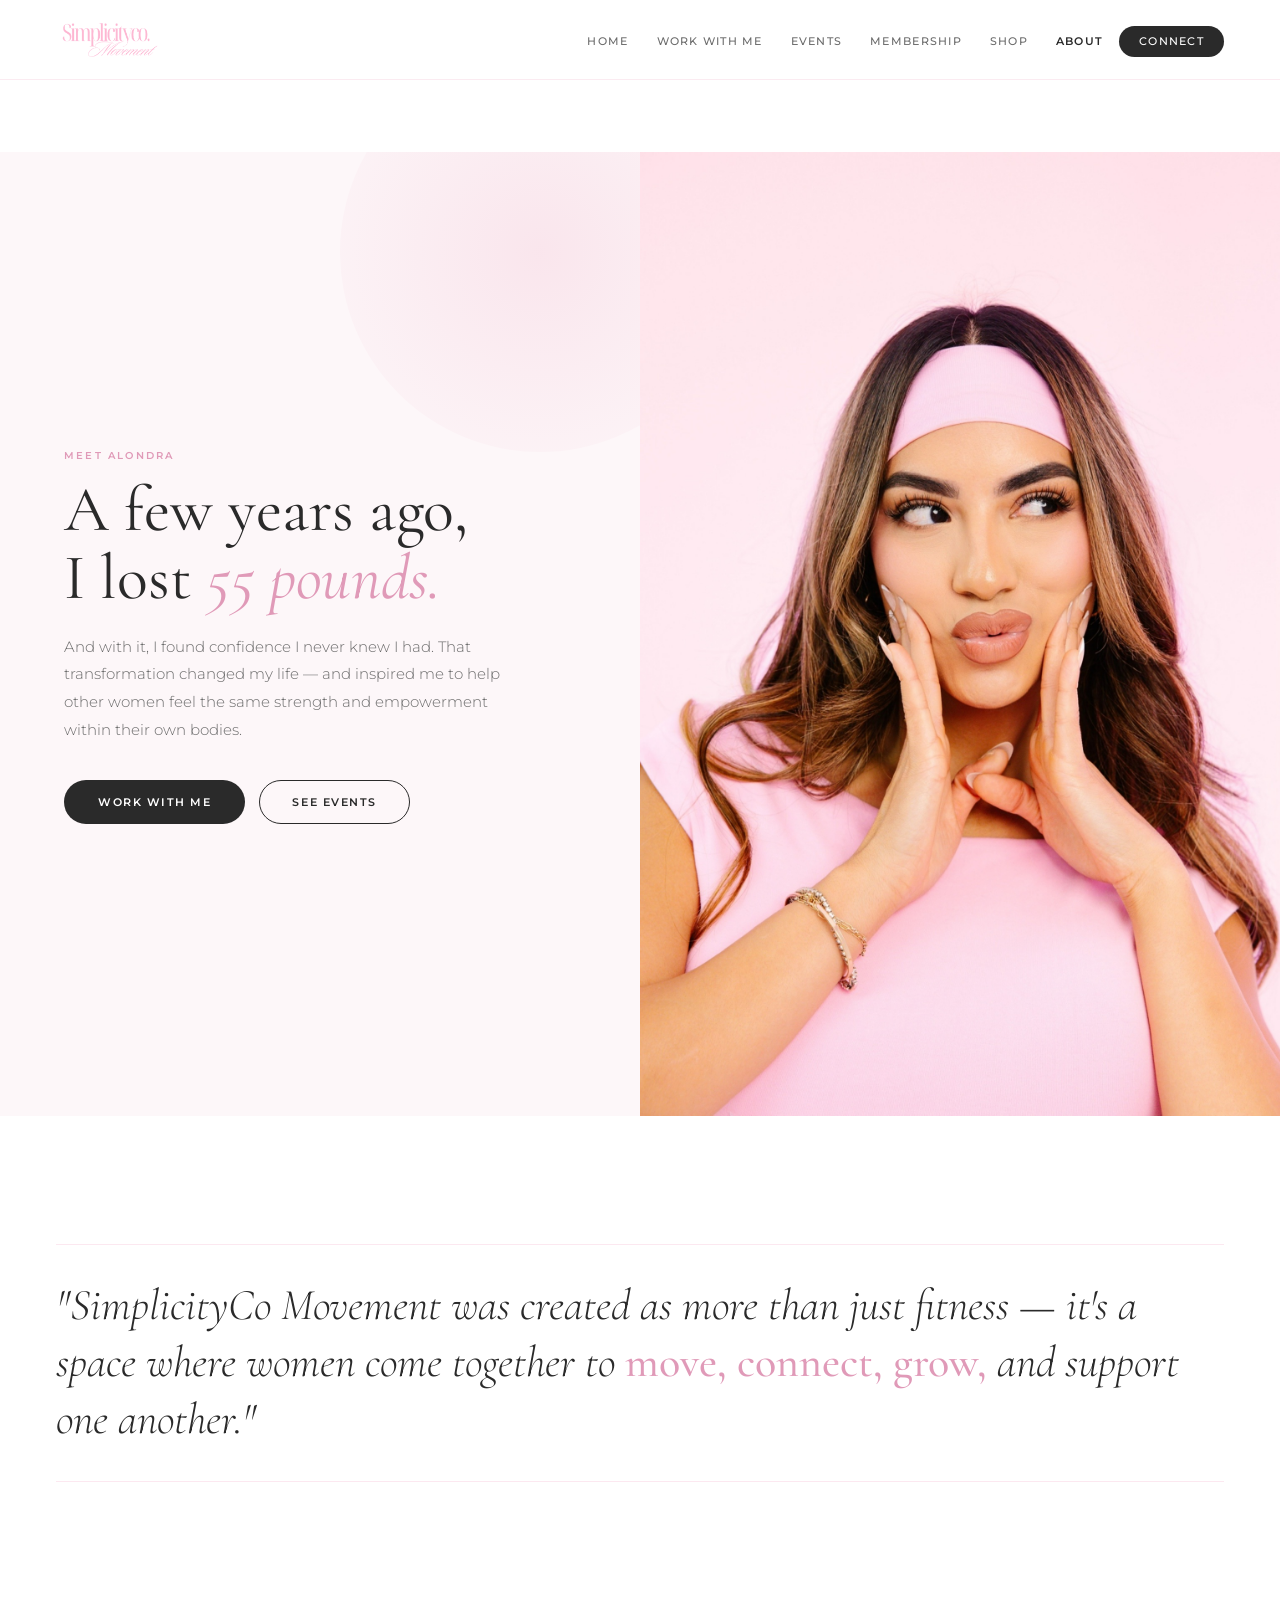
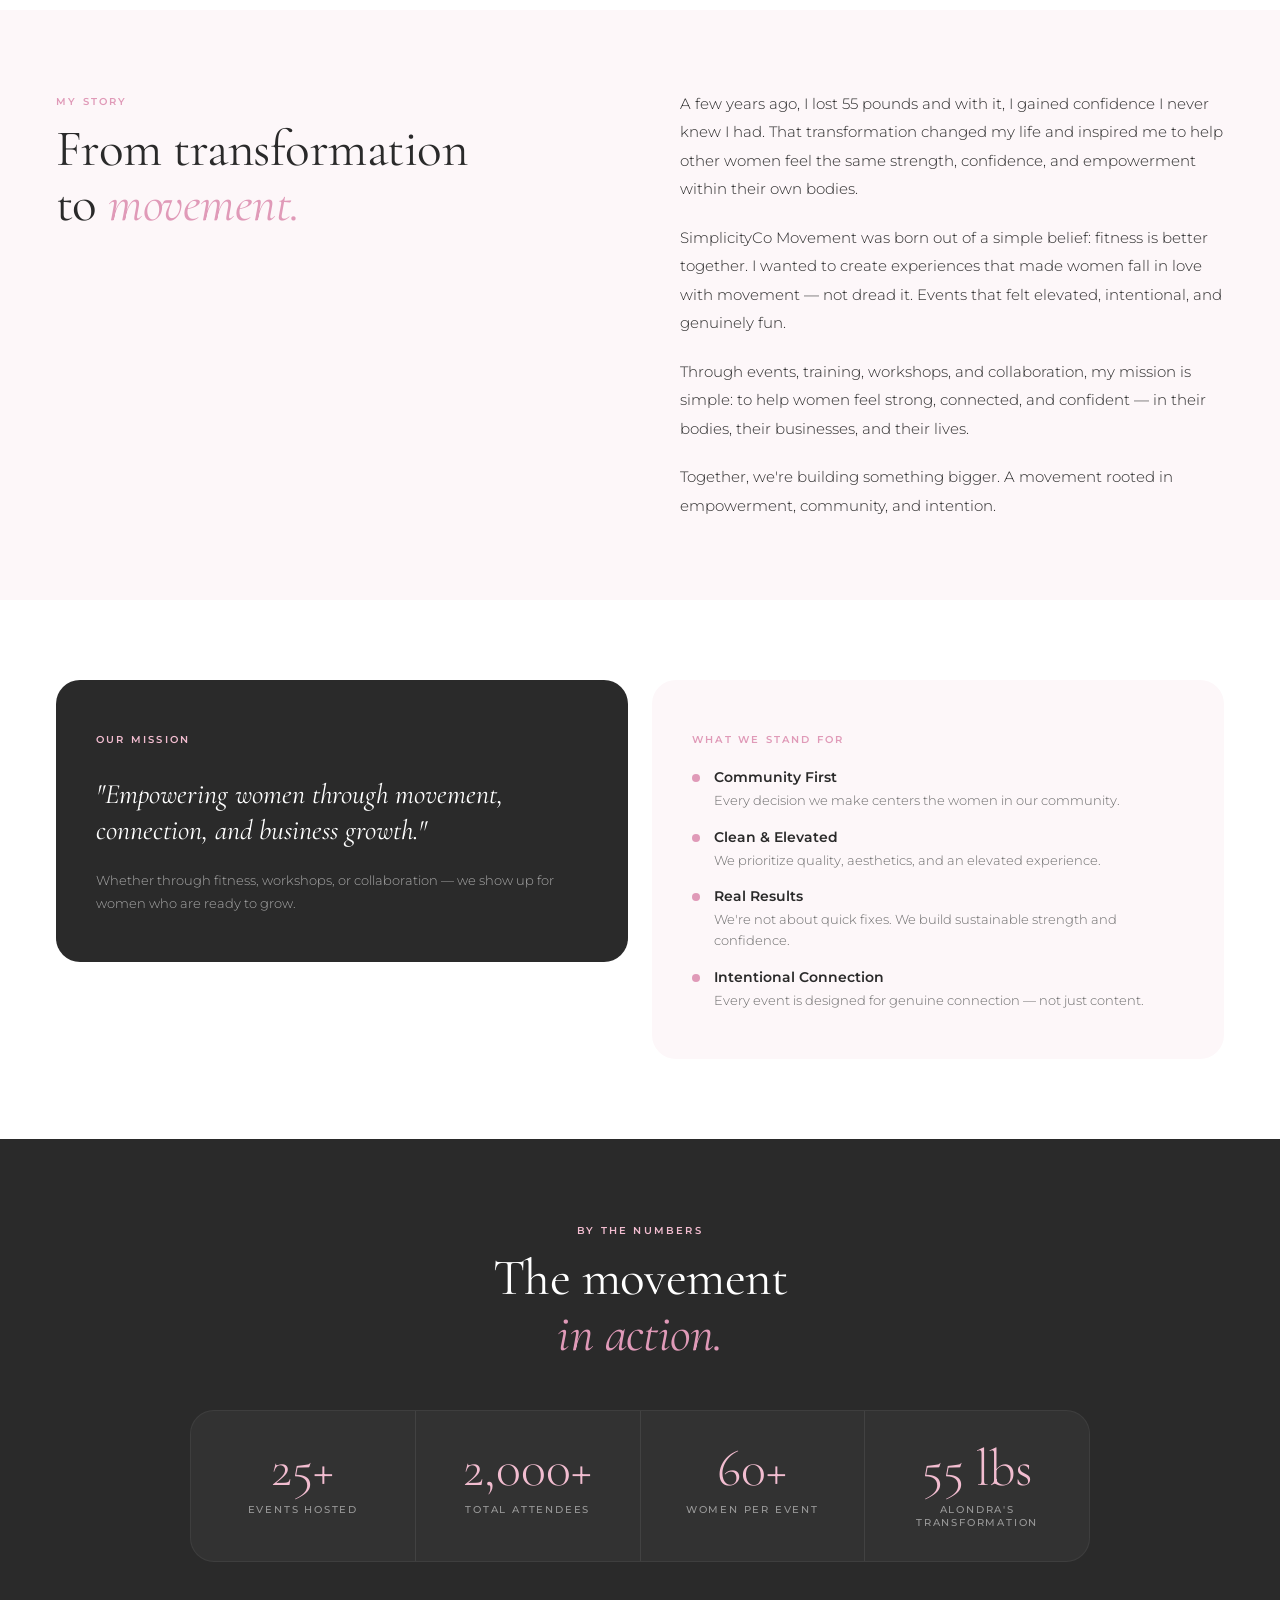
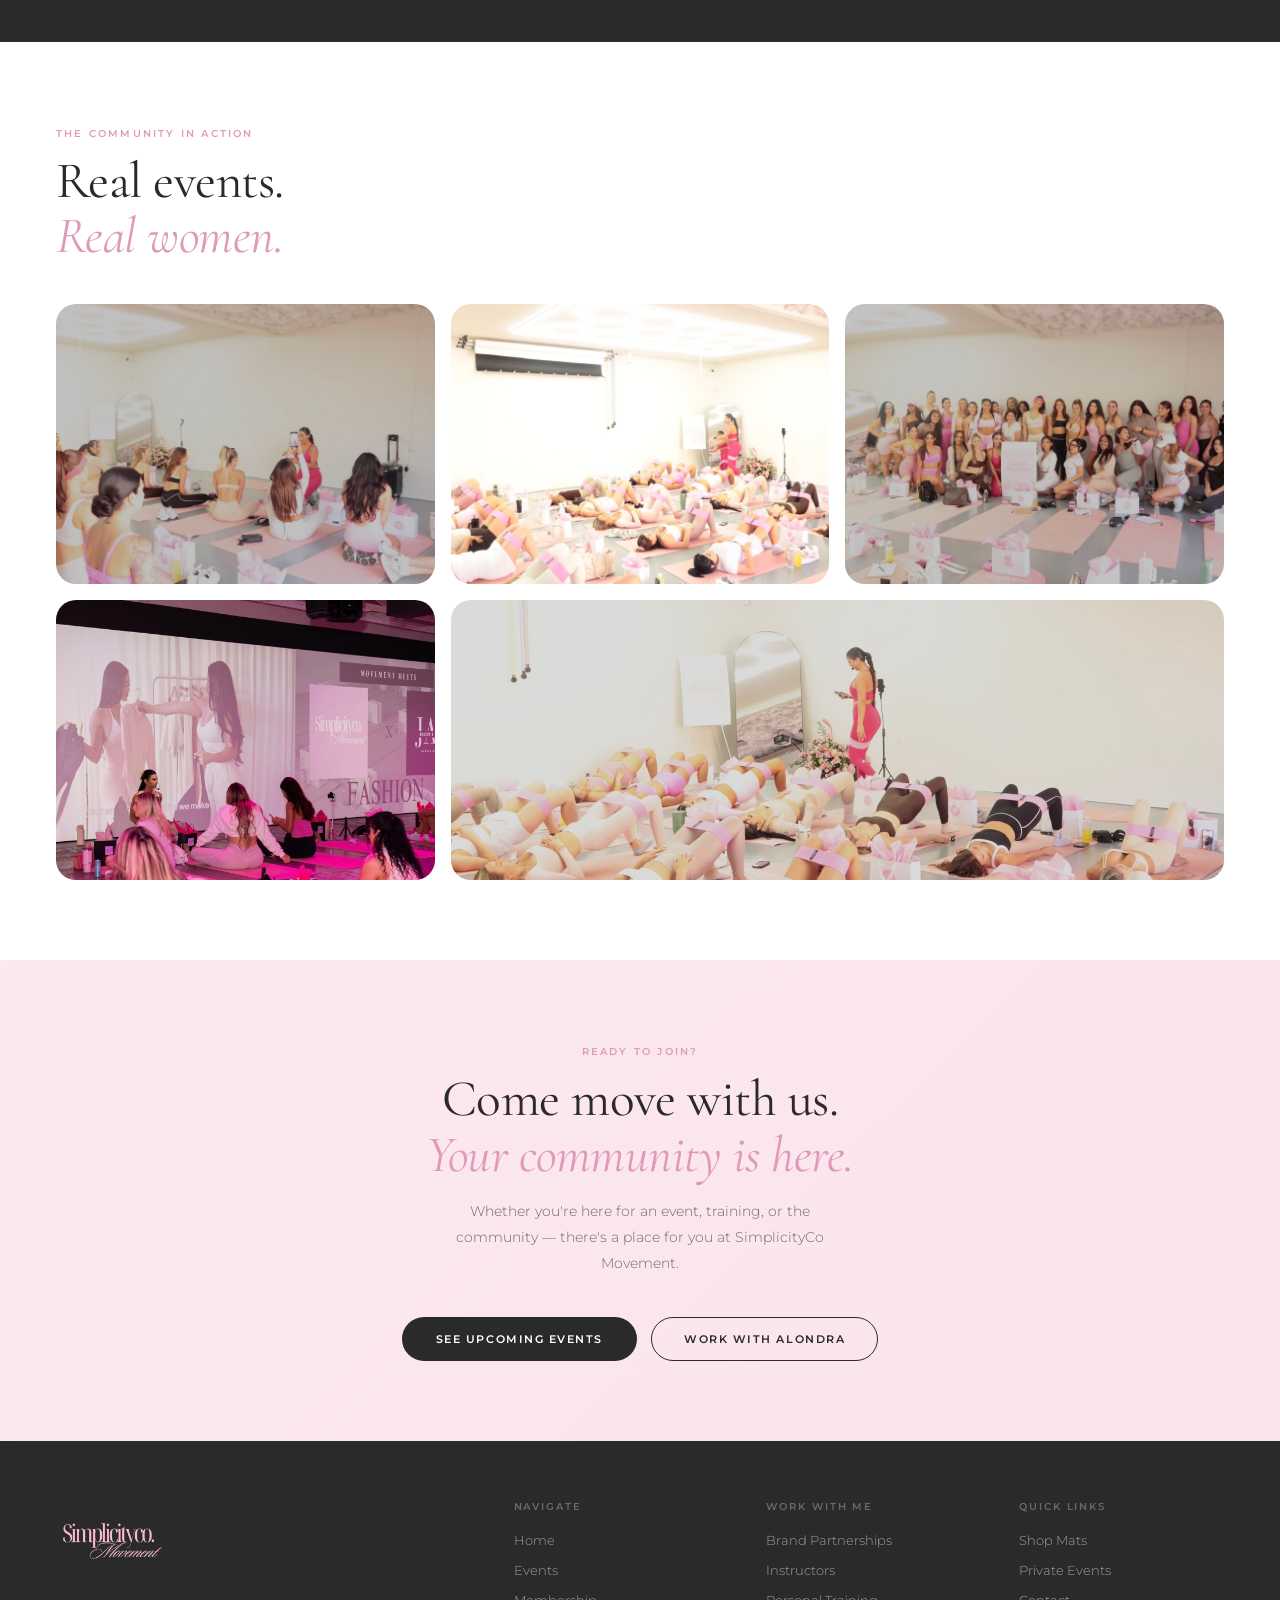
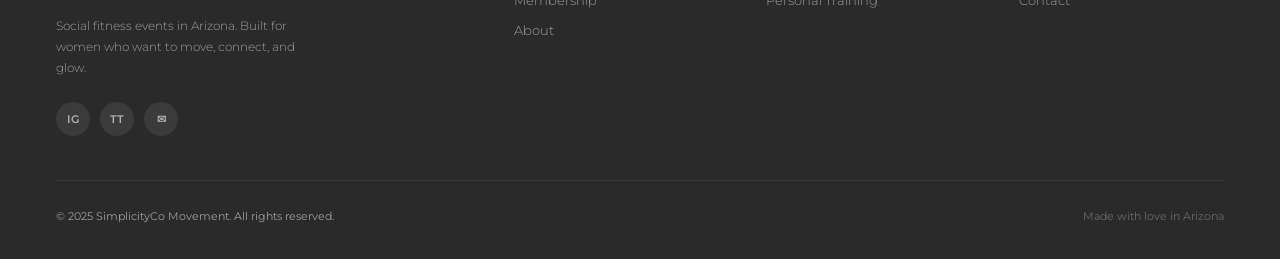
==== commit 31d2e65d: "Add Alondra's portrait photo to About page Replaced placeholder with real photo on the About hero se" ====
--- a/about.html
+++ b/about.html
@@ -111,11 +111,7 @@
       </div>
     </div>
     <div class="about-hero-right">
-      <!-- Replace with: images/alondra-about.jpg — Alondra's portrait photo on pink mat -->
-      <div style="width:100%;height:100%;background:linear-gradient(135deg,var(--pink-light),rgba(242,189,208,0.5));display:flex;flex-direction:column;align-items:center;justify-content:center;gap:12px;color:var(--pink-deep);">
-        <svg width="48" height="48" viewBox="0 0 48 48" fill="none"><circle cx="24" cy="24" r="22" stroke="currentColor" stroke-width="1.5"/><circle cx="24" cy="18" r="6" stroke="currentColor" stroke-width="1.5"/><path d="M10 42c0-7.732 6.268-14 14-14s14 6.268 14 14" stroke="currentColor" stroke-width="1.5" stroke-linecap="round"/></svg>
-        <p style="font-size:10px;letter-spacing:0.15em;text-transform:uppercase;opacity:0.6;text-align:center;">Add Alondra's portrait photo here<br/>Save as: images/alondra-about.jpg</p>
-      </div>
+      <img src="images/alondra-about.jpg" alt="Alondra — SimplicityCo Movement" />
     </div>
   </div>
 
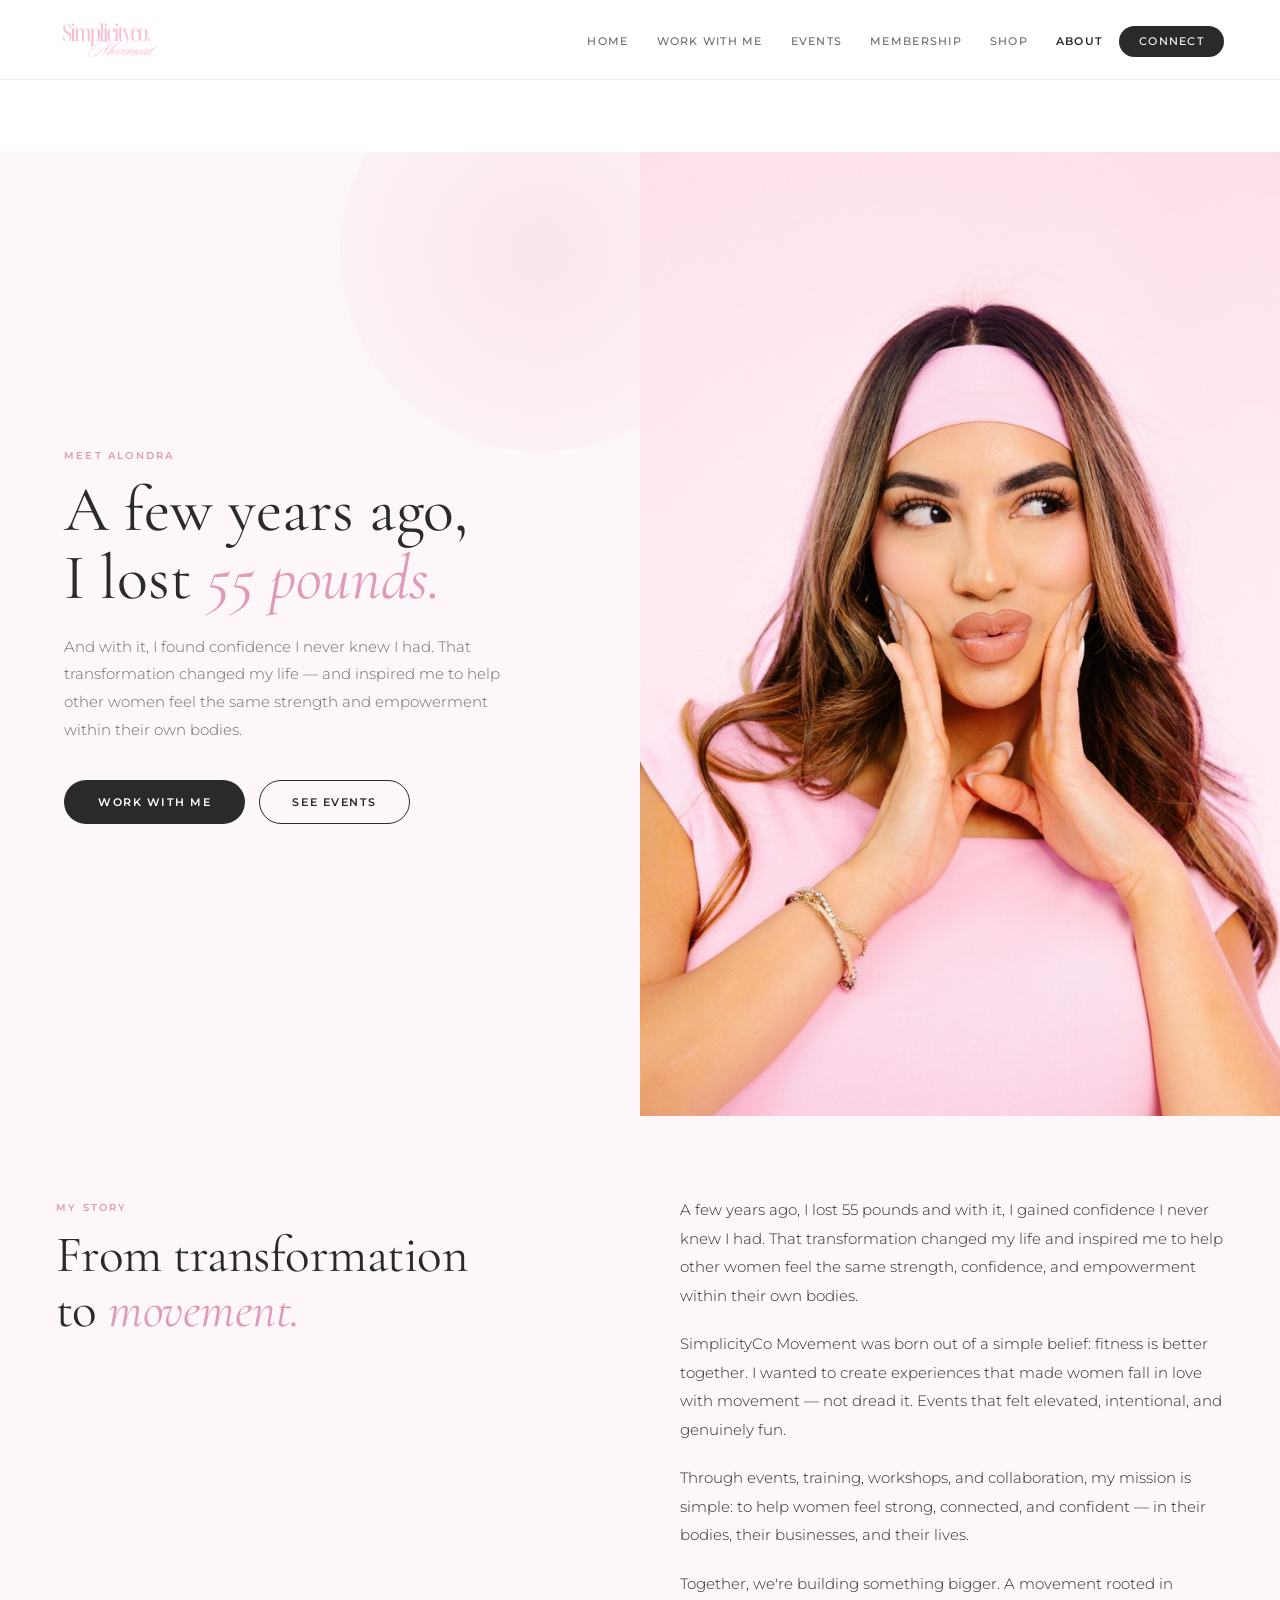
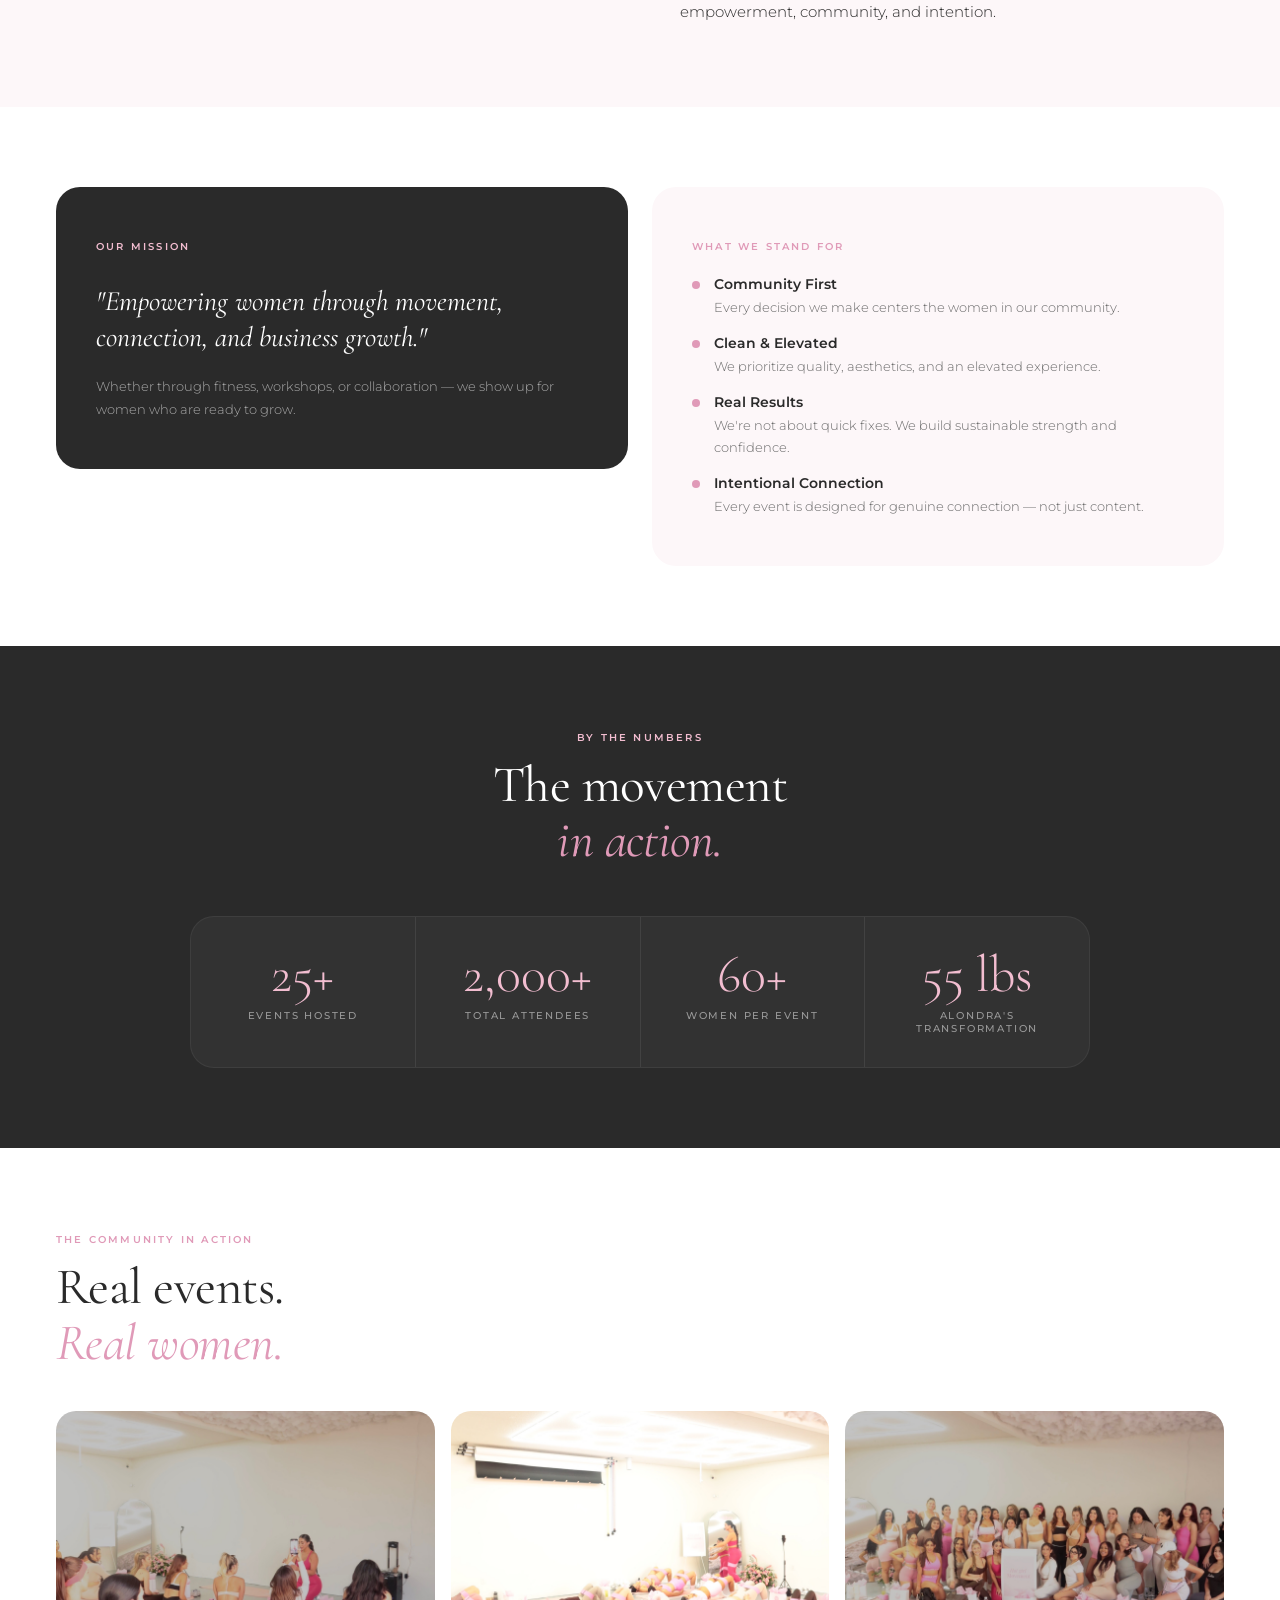
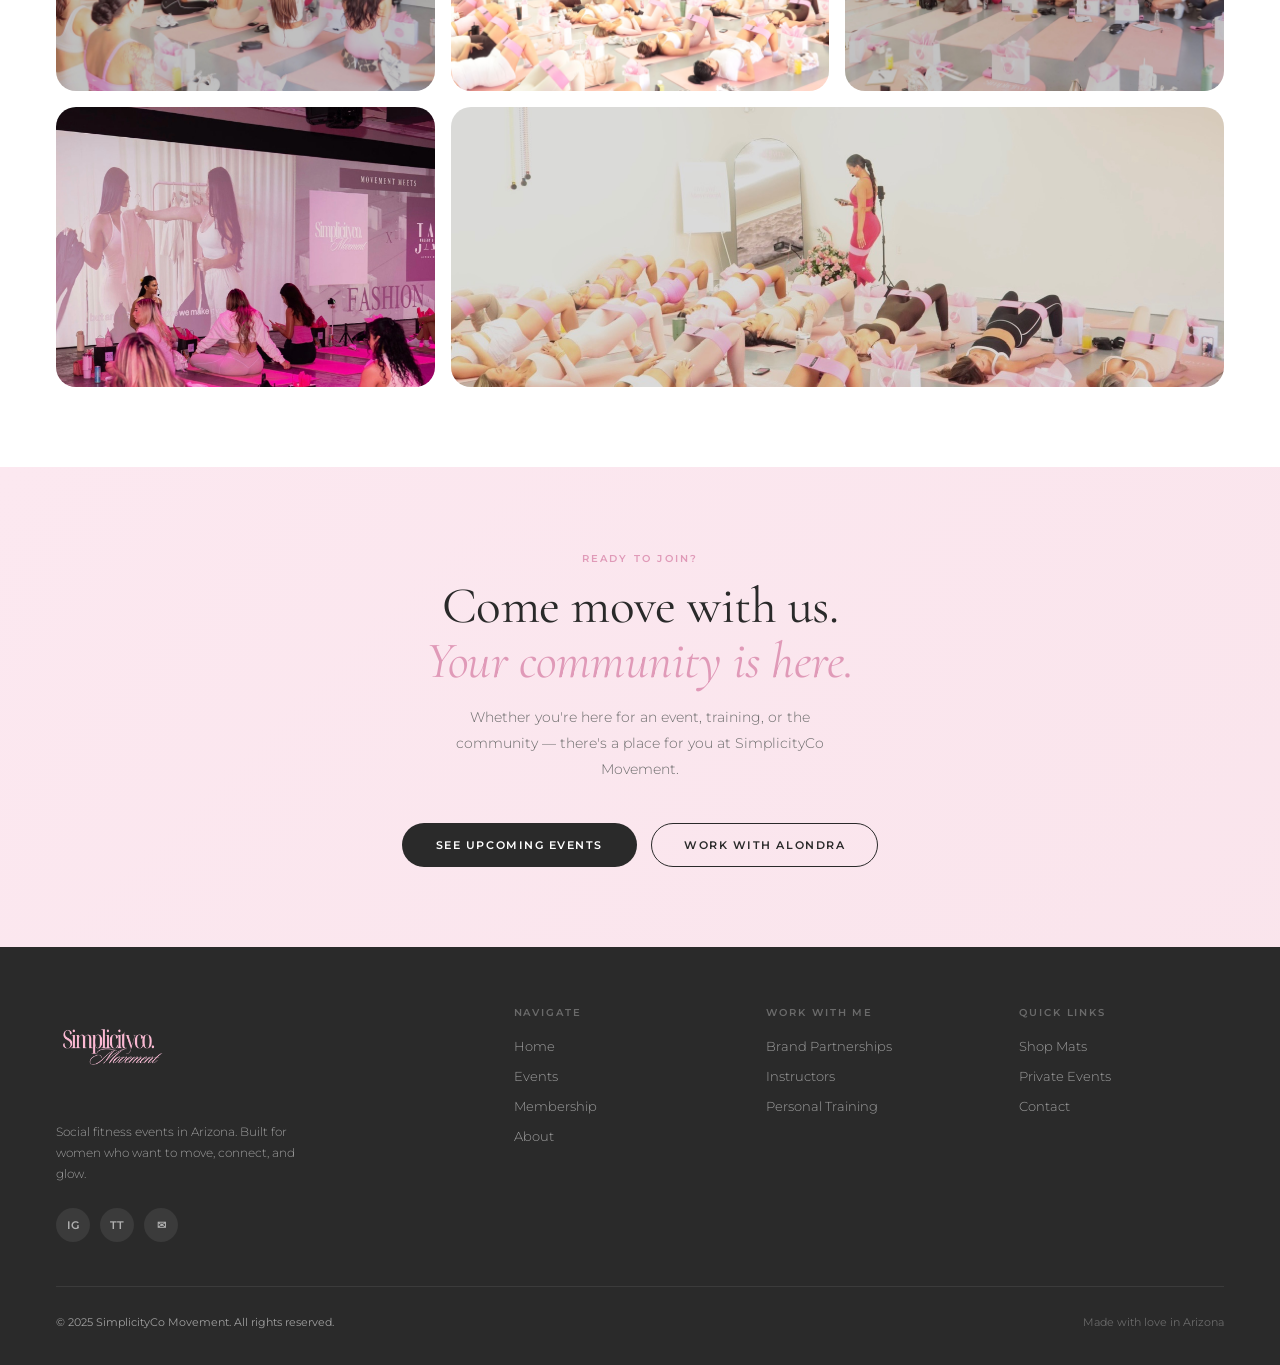
==== commit d807ceeb: "Fix About page mobile: full image height, remove pullquote On mobile the hero photo now shows at ful" ====
--- a/about.html
+++ b/about.html
@@ -67,7 +67,7 @@
 
     @media (max-width: 900px) {
       .about-hero-split { grid-template-columns: 1fr; min-height: unset; }
-      .about-hero-right { height: 60vw; }
+      .about-hero-right { height: 100vw; }
       .about-hero-left { padding: 56px 20px; }
       .story-split { grid-template-columns: 1fr; gap: 40px; }
       .values-grid { grid-template-columns: 1fr; }
@@ -115,14 +115,6 @@
     </div>
   </div>
 
-  <!-- PULLQUOTE -->
-  <section style="background:#fff;">
-    <div class="container">
-      <div class="pullquote">
-        "SimplicityCo Movement was created as more than just fitness — it's a space where women come together to <em>move, connect, grow,</em> and support one another."
-      </div>
-    </div>
-  </section>
 
   <!-- FULL STORY -->
   <section style="background:var(--cream);">
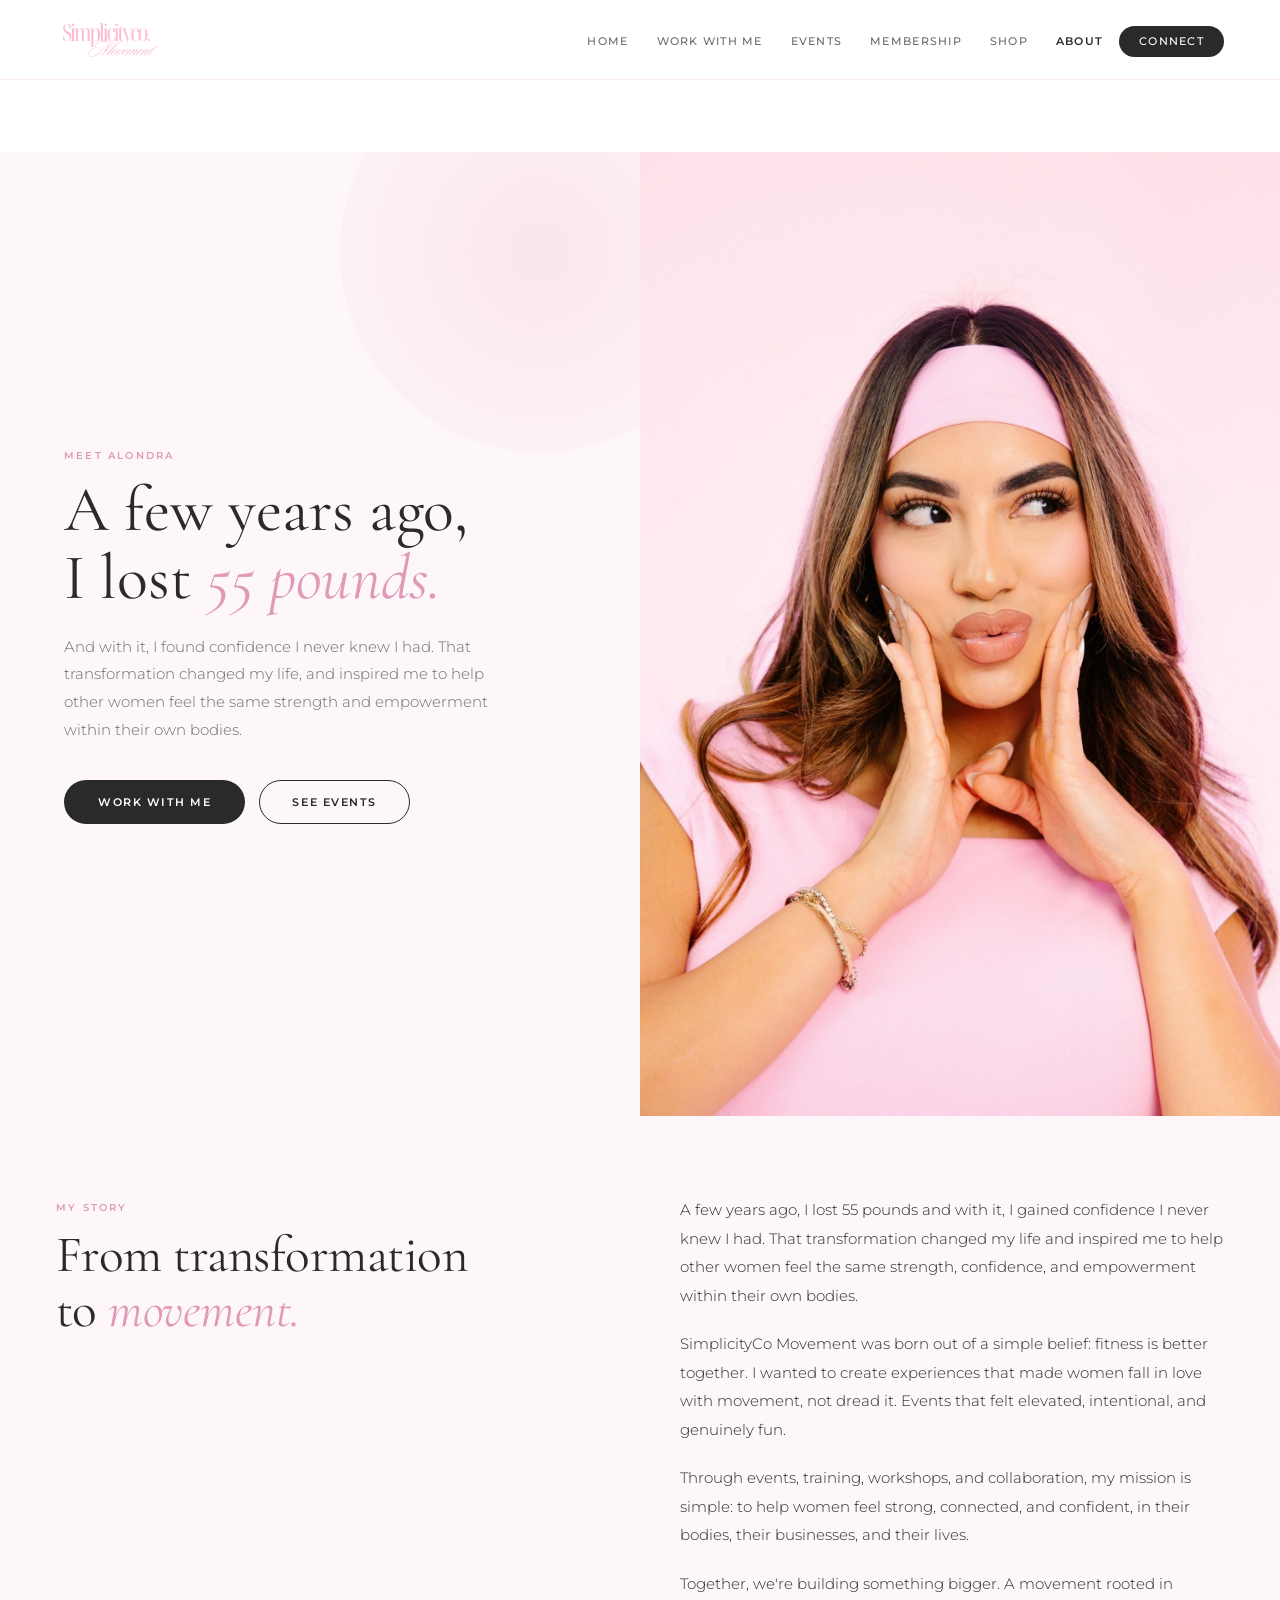
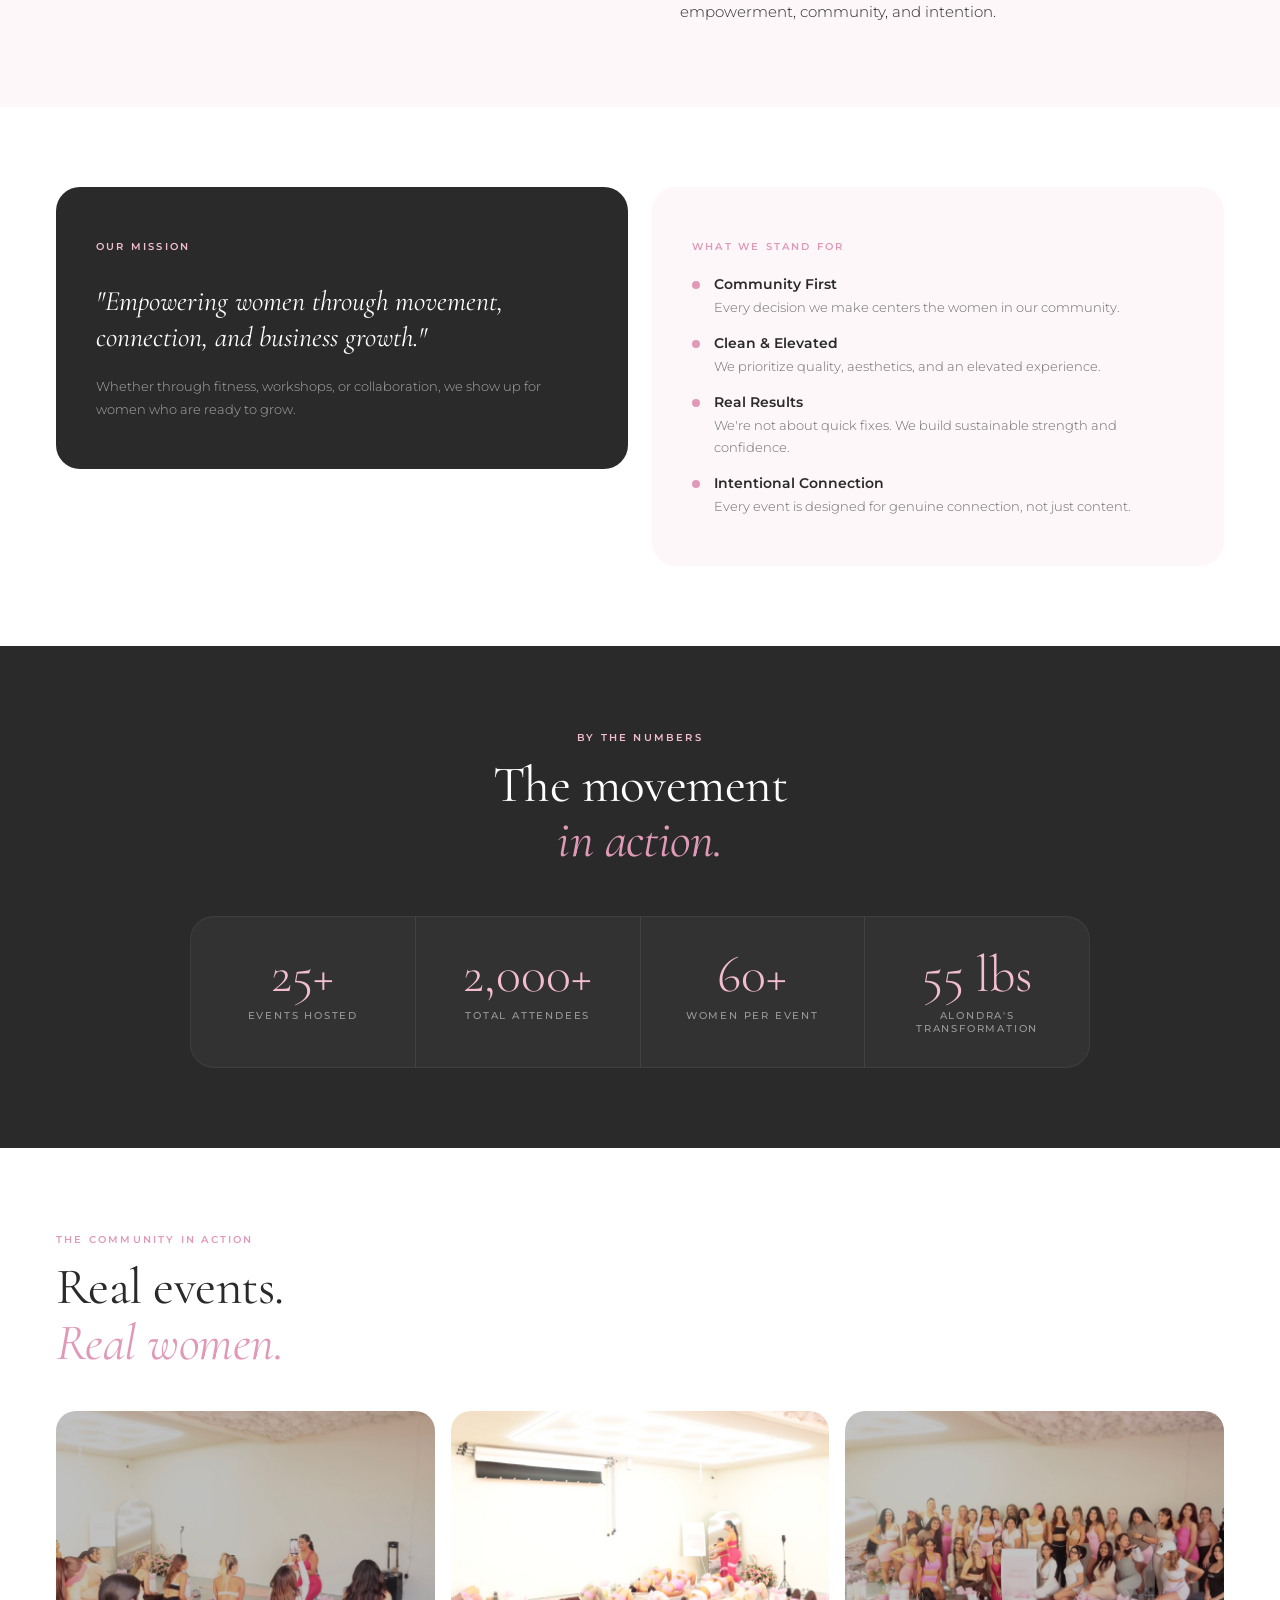
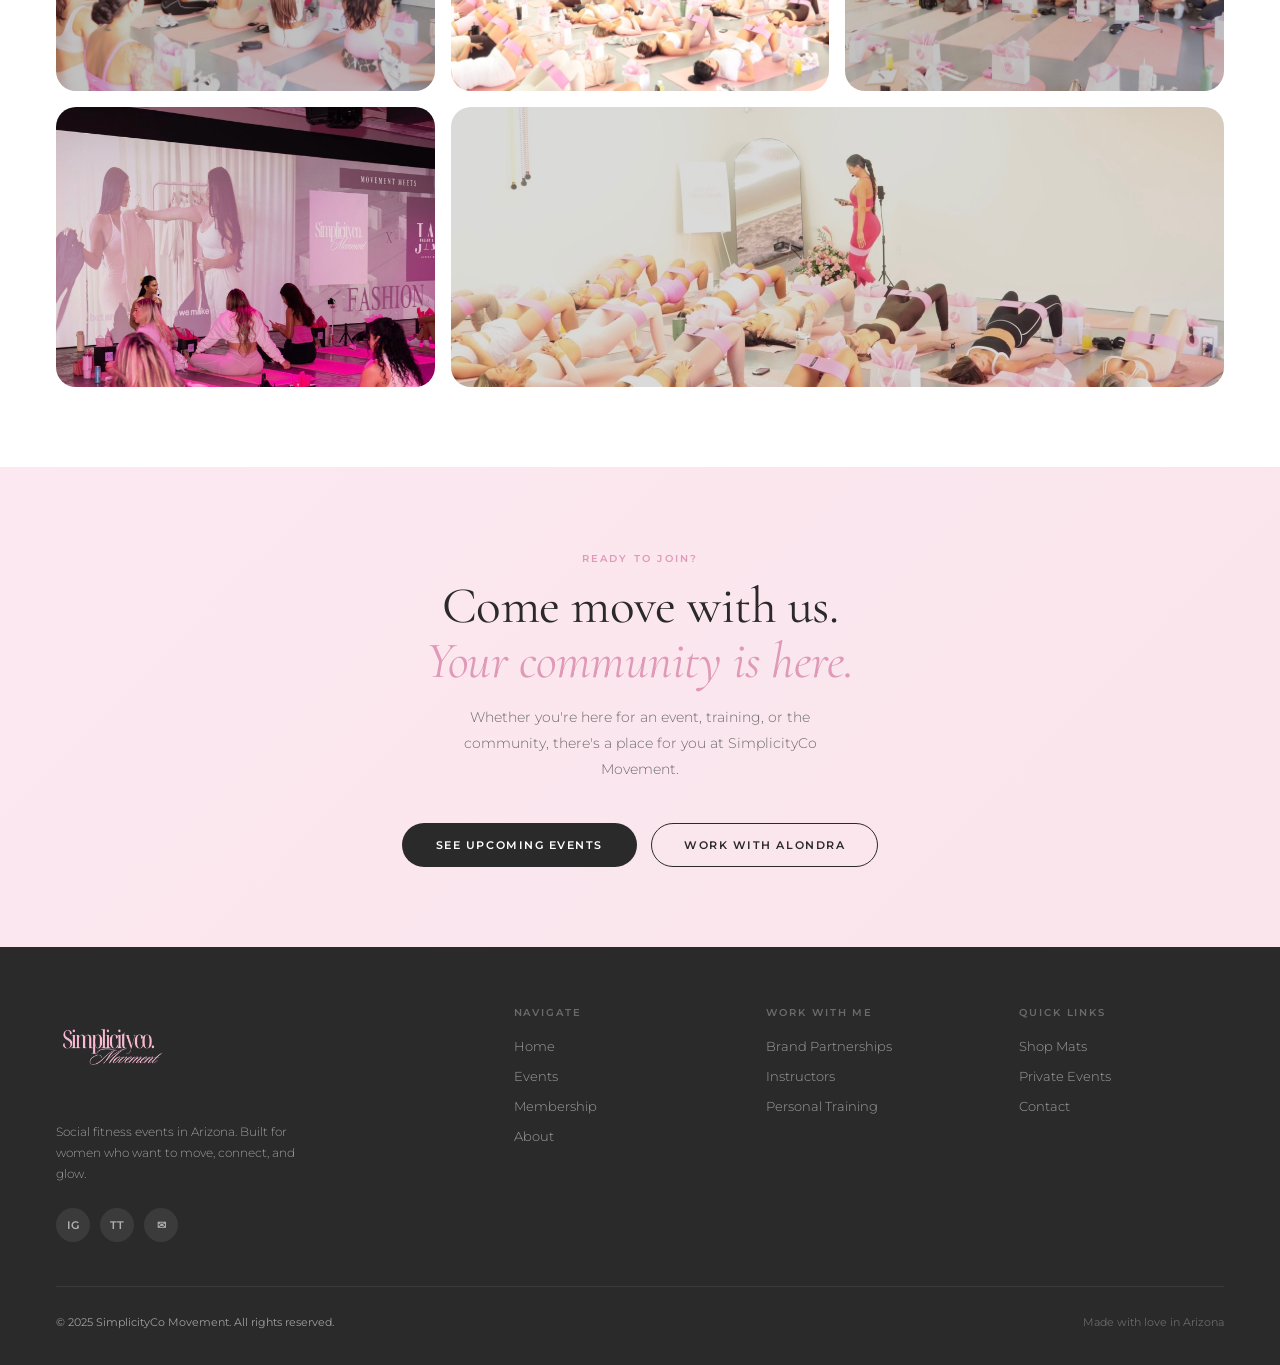
==== commit 71d64ad4: "Remove em-dashes from all pages across the site Replaced all ' — ' instances with commas in body tex" ====
--- a/about.html
+++ b/about.html
@@ -2,7 +2,7 @@
 <html lang="en">
 <head>
   <meta charset="UTF-8" /><meta name="viewport" content="width=device-width, initial-scale=1.0" />
-  <title>About Alondra — SimplicityCo Movement</title>
+  <title>About Alondra | SimplicityCo Movement</title>
   <link rel="preconnect" href="https://fonts.googleapis.com" />
   <link rel="preconnect" href="https://fonts.gstatic.com" crossorigin />
   <link href="https://fonts.googleapis.com/css2?family=Cormorant+Garamond:ital,wght@0,300;0,400;0,500;0,600;1,300;1,400;1,500&family=Montserrat:wght@300;400;500;600&display=swap" rel="stylesheet" />
@@ -66,14 +66,29 @@
     .mosaic-img img { width: 100%; height: 100%; object-fit: cover; }
 
     @media (max-width: 900px) {
+      /* prevent any horizontal overflow */
+      html, body { overflow-x: hidden; max-width: 100%; }
+
       .about-hero-split { grid-template-columns: 1fr; min-height: unset; }
       .about-hero-right { height: 100vw; }
       .about-hero-left { padding: 56px 20px; }
+      .about-hero-left::before { width: 200px; height: 200px; }
+
       .story-split { grid-template-columns: 1fr; gap: 40px; }
       .values-grid { grid-template-columns: 1fr; }
       .photo-mosaic { grid-template-columns: 1fr; height: auto; }
       .mosaic-img:first-child { grid-row: 1; height: 300px; }
       .mosaic-img { height: 220px; }
+
+      /* mission & values inline grid */
+      .about-mission-grid { grid-template-columns: 1fr !important; }
+
+      /* photo gallery inline grid */
+      .about-gallery-grid { grid-template-columns: 1fr 1fr !important; }
+      .about-gallery-grid > div:last-child { grid-column: span 1 !important; }
+
+      /* stat strip */
+      .stat-strip { flex-direction: column !important; gap: 24px !important; padding: 32px 20px !important; }
     }
   </style>
 </head>
@@ -102,7 +117,7 @@
           A few years ago,<br />I lost <em style="color:var(--pink-deep);">55 pounds.</em>
         </h1>
         <p style="font-size:15px;font-weight:300;line-height:1.85;color:var(--mid);max-width:460px;margin-bottom:36px;">
-          And with it, I found confidence I never knew I had. That transformation changed my life — and inspired me to help other women feel the same strength and empowerment within their own bodies.
+          And with it, I found confidence I never knew I had. That transformation changed my life, and inspired me to help other women feel the same strength and empowerment within their own bodies.
         </p>
         <div style="display:flex;gap:14px;flex-wrap:wrap;">
           <a href="work-with-me.html" class="btn-primary">Work With Me</a>
@@ -111,7 +126,7 @@
       </div>
     </div>
     <div class="about-hero-right">
-      <img src="images/alondra-about.jpg" alt="Alondra — SimplicityCo Movement" />
+      <img src="images/alondra-about.jpg" alt="Alondra | SimplicityCo Movement" />
     </div>
   </div>
 
@@ -126,8 +141,8 @@
         </div>
         <div class="story-body">
           <p>A few years ago, I lost 55 pounds and with it, I gained confidence I never knew I had. That transformation changed my life and inspired me to help other women feel the same strength, confidence, and empowerment within their own bodies.</p>
-          <p>SimplicityCo Movement was born out of a simple belief: fitness is better together. I wanted to create experiences that made women fall in love with movement — not dread it. Events that felt elevated, intentional, and genuinely fun.</p>
-          <p>Through events, training, workshops, and collaboration, my mission is simple: to help women feel strong, connected, and confident — in their bodies, their businesses, and their lives.</p>
+          <p>SimplicityCo Movement was born out of a simple belief: fitness is better together. I wanted to create experiences that made women fall in love with movement, not dread it. Events that felt elevated, intentional, and genuinely fun.</p>
+          <p>Through events, training, workshops, and collaboration, my mission is simple: to help women feel strong, connected, and confident, in their bodies, their businesses, and their lives.</p>
           <p>Together, we're building something bigger. A movement rooted in empowerment, community, and intention.</p>
         </div>
       </div>
@@ -137,11 +152,11 @@
   <!-- MISSION & VALUES -->
   <section style="background:#fff;">
     <div class="container">
-      <div style="display:grid;grid-template-columns:1fr 1fr;gap:24px;align-items:start;">
+      <div class="about-mission-grid" style="display:grid;grid-template-columns:1fr 1fr;gap:24px;align-items:start;">
         <div class="mission-box">
           <div class="section-tag">Our Mission</div>
           <div class="mission-statement">"Empowering women through movement, connection, and business growth."</div>
-          <p style="font-size:13px;font-weight:300;color:rgba(255,255,255,0.6);line-height:1.75;margin-top:20px;">Whether through fitness, workshops, or collaboration — we show up for women who are ready to grow.</p>
+          <p style="font-size:13px;font-weight:300;color:rgba(255,255,255,0.6);line-height:1.75;margin-top:20px;">Whether through fitness, workshops, or collaboration, we show up for women who are ready to grow.</p>
         </div>
         <div style="background:var(--cream);border-radius:24px;padding:48px 40px;">
           <div class="section-tag">What We Stand For</div>
@@ -149,7 +164,7 @@
             <div style="display:flex;align-items:flex-start;gap:14px;"><div style="width:8px;height:8px;border-radius:50%;background:var(--pink-deep);flex-shrink:0;margin-top:6px;"></div><div><div style="font-size:14px;font-weight:600;margin-bottom:4px;">Community First</div><div style="font-size:13px;font-weight:300;color:var(--mid);line-height:1.65;">Every decision we make centers the women in our community.</div></div></div>
             <div style="display:flex;align-items:flex-start;gap:14px;"><div style="width:8px;height:8px;border-radius:50%;background:var(--pink-deep);flex-shrink:0;margin-top:6px;"></div><div><div style="font-size:14px;font-weight:600;margin-bottom:4px;">Clean &amp; Elevated</div><div style="font-size:13px;font-weight:300;color:var(--mid);line-height:1.65;">We prioritize quality, aesthetics, and an elevated experience.</div></div></div>
             <div style="display:flex;align-items:flex-start;gap:14px;"><div style="width:8px;height:8px;border-radius:50%;background:var(--pink-deep);flex-shrink:0;margin-top:6px;"></div><div><div style="font-size:14px;font-weight:600;margin-bottom:4px;">Real Results</div><div style="font-size:13px;font-weight:300;color:var(--mid);line-height:1.65;">We're not about quick fixes. We build sustainable strength and confidence.</div></div></div>
-            <div style="display:flex;align-items:flex-start;gap:14px;"><div style="width:8px;height:8px;border-radius:50%;background:var(--pink-deep);flex-shrink:0;margin-top:6px;"></div><div><div style="font-size:14px;font-weight:600;margin-bottom:4px;">Intentional Connection</div><div style="font-size:13px;font-weight:300;color:var(--mid);line-height:1.65;">Every event is designed for genuine connection — not just content.</div></div></div>
+            <div style="display:flex;align-items:flex-start;gap:14px;"><div style="width:8px;height:8px;border-radius:50%;background:var(--pink-deep);flex-shrink:0;margin-top:6px;"></div><div><div style="font-size:14px;font-weight:600;margin-bottom:4px;">Intentional Connection</div><div style="font-size:13px;font-weight:300;color:var(--mid);line-height:1.65;">Every event is designed for genuine connection, not just content.</div></div></div>
           </div>
         </div>
       </div>
@@ -177,7 +192,7 @@
     <div class="container">
       <div class="section-tag">The Community in Action</div>
       <h2 class="section-title">Real events.<br /><em>Real women.</em></h2>
-      <div style="display:grid;grid-template-columns:1fr 1fr 1fr;gap:16px;margin-top:40px;">
+      <div class="about-gallery-grid" style="display:grid;grid-template-columns:1fr 1fr 1fr;gap:16px;margin-top:40px;">
         <div style="border-radius:20px;overflow:hidden;height:280px;"><img src="images/event-circle.jpg" alt="Event" style="width:100%;height:100%;object-fit:cover;" /></div>
         <div style="border-radius:20px;overflow:hidden;height:280px;"><img src="images/event-large-class.jpg" alt="Event" style="width:100%;height:100%;object-fit:cover;" /></div>
         <div style="border-radius:20px;overflow:hidden;height:280px;"><img src="images/event-group-photo.jpg" alt="Event" style="width:100%;height:100%;object-fit:cover;" /></div>
@@ -192,7 +207,7 @@
     <div class="container">
       <div class="section-tag">Ready to Join?</div>
       <h2 class="section-title" style="max-width:540px;margin:0 auto;">Come move with us.<br /><em>Your community is here.</em></h2>
-      <p style="font-size:14px;font-weight:300;color:var(--mid);line-height:1.85;max-width:420px;margin:16px auto 40px;">Whether you're here for an event, training, or the community — there's a place for you at SimplicityCo Movement.</p>
+      <p style="font-size:14px;font-weight:300;color:var(--mid);line-height:1.85;max-width:420px;margin:16px auto 40px;">Whether you're here for an event, training, or the community, there's a place for you at SimplicityCo Movement.</p>
       <div style="display:flex;gap:14px;justify-content:center;flex-wrap:wrap;">
         <a href="events.html" class="btn-primary">See Upcoming Events</a>
         <a href="work-with-me.html" class="btn-outline">Work With Alondra</a>
